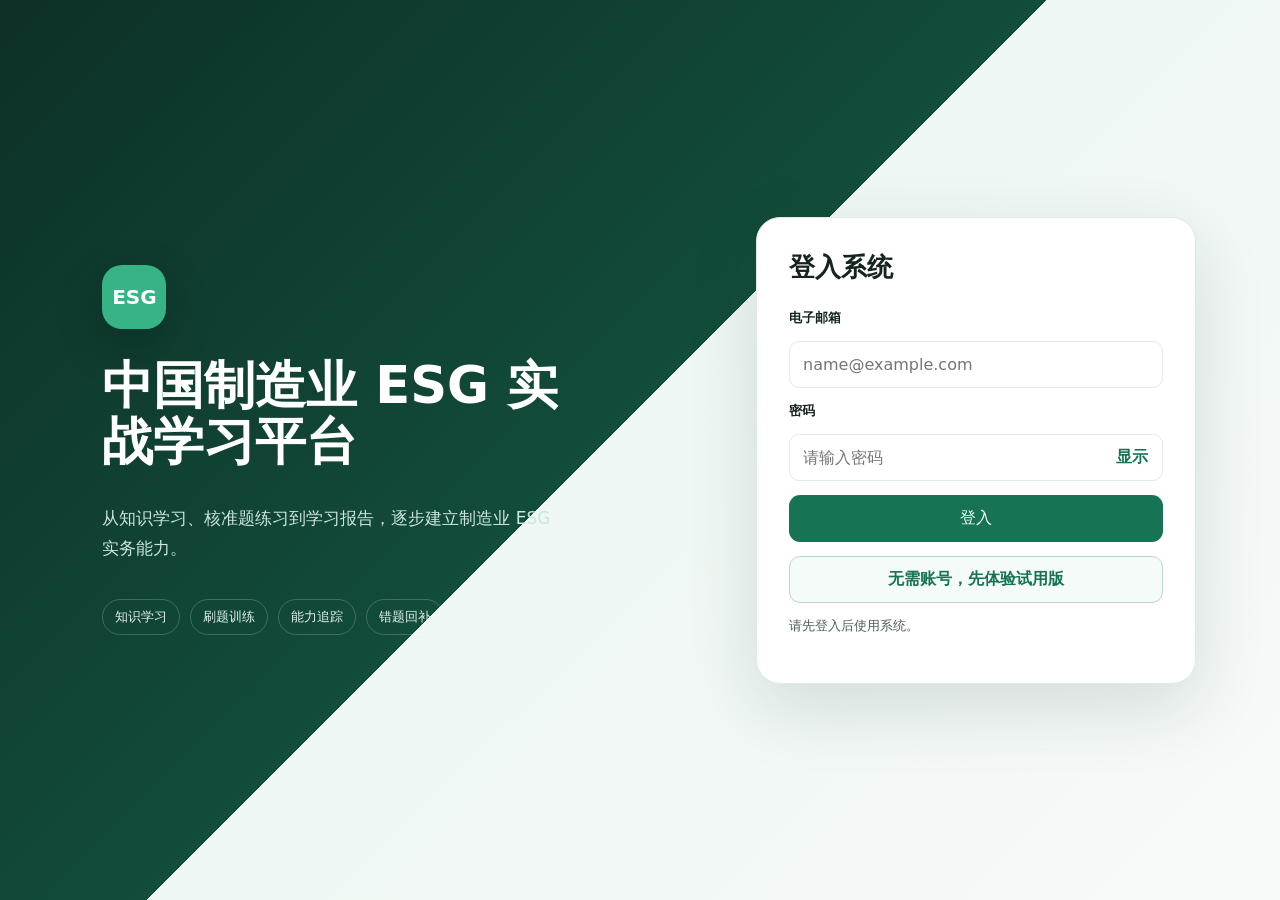
==== index.html @ 4a7e846a "feat: prepare Gate 3 staging validation" ====
<!doctype html><html lang="zh-CN"><head><meta charset="utf-8"><meta name="viewport" content="width=device-width,initial-scale=1,viewport-fit=cover"><title>System-ESG｜中国制造业 ESG 实战能力平台</title>
<meta name="referrer" content="no-referrer"><link rel="icon" href="assets/favicon.svg" type="image/svg+xml"><link rel="stylesheet" href="assets/styles.css"><meta http-equiv="Content-Security-Policy" content="default-src 'self'; script-src 'self'; style-src 'self' 'unsafe-inline'; connect-src 'self' https://*.supabase.co wss://*.supabase.co; img-src 'self' data:; font-src 'self'; object-src 'none'; base-uri 'self'; form-action 'self'; upgrade-insecure-requests"></head><body class="auth-pending"><div class="app"><aside class="side"><div class="brand"><div class="logo">EC</div><div><b>ESG & Carbon</b><small>V3.7 历届考题版</small></div></div><nav class="nav" id="nav">
<button class="active" data-view="dash" aria-current="page">🏠 <span class="lab">学习总览</span></button><button data-view="learn">📚 <span class="lab">知识学习</span></button><button data-view="practice">📝 <span class="lab">刷题训练</span></button><button data-view="past37">🗂️ <span class="lab">历届考题</span></button><button data-view="exam">⏱️ <span class="lab">模拟考试</span></button><button data-view="wrong">🔁 <span class="lab">错题回补</span></button><button data-view="ability">🎯 <span class="lab">学习报告</span></button><button data-view="sources">🏛️ <span class="lab">官方资料库</span></button><button data-view="engine">⚙️ <span class="lab">题库说明</span></button></nav></aside><main class="main"><div class="top"><div><h1 id="title">学习总览</h1><p id="desc">查看学习进度、练习成果与能力追踪。</p></div><span class="badge" id="trackBadge">全体系学习</span></div>
<section class="view active" id="dash"><div class="hero"><div><div class="k" style="color:#a8d8c8">V4.1.6 Gate 3 Revalidation Candidate</div><h2>中国制造业 ESG 实战学习平台</h2><p>通过核准题练习、个性化学习与错题回补，持续追踪实务能力。</p><button class="btn" style="margin-top:13px;background:#fff;color:#103b30" data-onclick="go('practice')">开始练习</button></div><div class="big" id="heroProg">0%</div></div><div class="grid g4 section"><div class="card metric"><div><div class="k">核心知识点</div><div class="num" id="mKp">300</div><small>10 大模块</small></div><div class="mi">🧩</div></div><div class="card metric"><div><div class="k">题库总量</div><div class="num" id="mQ">15</div><small>当前法域核准题</small></div><div class="mi">📝</div></div><div class="card metric"><div><div class="k">已完成题目</div><div class="num" id="mDone">0</div><small id="mAcc">正确率 0%</small></div><div class="mi">✅</div></div><div class="card metric"><div><div class="k">错题待补</div><div class="num" id="mWrong">0</div><small>自动收集</small></div><div class="mi">🎯</div></div></div><div class="section"><div class="head"><h3>10 大学习模块</h3><span>按模块逐步推进</span></div><div class="modules" id="moduleCards"></div></div></section>
<section class="view" id="learn"><div class="controls"><select class="sel" id="learnModule"></select><input class="search" id="learnSearch" placeholder="搜索知识点、关键词"><button class="btn soft" data-onclick="renderLearnList()">筛选</button></div><div class="section kp-list" id="kpList"></div><div class="section hidden" id="kpDetail"></div></section>
<section class="view" id="practice"><div class="controls"><select class="sel" id="pModule"></select><select class="sel" id="pLevel"><option value="">全部难度</option><option>L1</option><option>L2</option><option>L3</option><option>L4</option></select><select class="sel" id="pType"><option value="">全部题型</option><option>单选</option><option>判断</option><option>计算</option><option>情境</option><option>实务</option></select><select class="sel" id="pOrigin"><option value="">全部来源</option><option value="D">D 官方衍生</option><option value="S">S 模拟题</option><option value="C">C 案例题</option></select><button class="btn primary" data-onclick="startPractice()">开始/重新抽题</button></div><div class="card section" id="practiceCard"><div class="empty">请选择条件并开始刷题。</div></div></section>
<section class="view" id="past37"><div class="controls past-controls37"><select class="sel" id="pastYear37"><option value="">全部年度</option></select><select class="sel" id="pastTopic37"><option value="">全部主题</option></select><button class="btn soft" id="pastReset37">重置本区进度</button></div><div class="grid g3 section"><div class="card center"><div class="k">已复习</div><div class="examnum" id="pastDone37">0 / 12</div></div><div class="card center"><div class="k">答题正确率</div><div class="examnum" id="pastAccuracy37">0%</div></div><div class="card center"><div class="k">待强化主题</div><div class="examnum past-weak37" id="pastWeak37">尚未作答</div></div></div><div class="past-notice37 section"><b>题库说明</b><span>依公开考纲与历届高频考点重构，用于训练命题重点与观念；不复制或冒充官方原题。</span></div><div class="past-layout37 section"><aside class="past-list37" id="pastList37"></aside><article class="card past-card37" id="pastCard37"></article></div></section>
<section class="view" id="exam"><div id="examSetup"><div class="note exam-availability41" id="examAvailability41"><b>当前中国法域可组卷：10 道核准题</b><br>20／50／100 题模式均超过可用题量，暂不开放；系统不会重复题目或以待审题补足。</div><div class="examsetup"><div class="card center"><div class="k">快速测验</div><div class="examnum">20</div><small>20 分钟</small><p><button class="btn primary" data-onclick="startExam(20,20)" disabled aria-disabled="true">开始</button></p><small class="exam-gate41 blocked">题量不足，需 20 题</small></div><div class="card center"><div class="k">标准模拟</div><div class="examnum">50</div><small>60 分钟</small><p><button class="btn primary" data-onclick="startExam(50,60)" disabled aria-disabled="true">开始</button></p><small class="exam-gate41 blocked">题量不足，需 50 题</small></div><div class="card center"><div class="k">完整模拟</div><div class="examnum">100</div><small>120 分钟</small><p><button class="btn primary" data-onclick="startExam(100,120)" disabled aria-disabled="true">开始</button></p><small class="exam-gate41 blocked">题量不足，需 100 题</small></div></div><div class="card section"><div class="head"><h3>组卷原则</h3><span>只使用当前法域核准题</span></div><p>系统按实际核准题池组卷，不显示即时答案；题量不足时停用对应模式，不重复抽题，也不使用待审题补足。</p></div></div><div id="examRun" class="hidden"></div><div id="examResult" class="hidden"></div></section>
<section class="view" id="wrong"><div class="grid g3"><div class="card center"><div class="k">当前错题</div><div class="examnum" id="wCount">0</div></div><div class="card center"><div class="k">覆盖考点</div><div class="examnum" id="wKp">0</div></div><div class="card center"><div class="k">补强模式</div><div style="margin-top:14px"><button class="btn primary" data-onclick="practiceWrong()">只刷错题</button></div></div></div><div class="card section" id="wrongList"></div></section>
<section class="view" id="ability"><div class="card"><div class="head"><h3>学习报告</h3><span>依据核准题真实作答动态计算</span></div><div id="abilityList"></div></div></section>
<section class="view" id="sources"><div class="grid g2" id="sourceCards"></div><div class="card section"><div class="head"><h3>资料使用规则</h3><span>避免“AI凭空出题”</span></div><p>每个知识点都绑定来源体系；题目以官方公开资料、标准框架和制造业实务进行摘要与衍生。ISO等付费标准不复制受版权保护的全文，仅使用公开范围与通用专业知识进行学习设计。</p></div></section>
<section class="view" id="engine"><div class="card"><div class="head"><h3>内容生产线</h3><span>系统底层逻辑</span></div><div style="display:grid;grid-template-columns:repeat(4,1fr);gap:9px" id="flow"><div class="note">① 官方/权威来源</div><div class="note">② 原子知识</div><div class="note">③ 核心考点</div><div class="note">④ 四层题型</div><div class="note">⑤ 候选题</div><div class="note">⑥ 答案验证</div><div class="note">⑦ 来源追溯</div><div class="note">⑧ 正式入库</div></div></div><div class="grid g2 section"><div class="card"><h3>题目标记</h3><p><span class="pill o">O 官方原题</span> 当前未冒充收录</p><p><span class="pill d">D 官方内容衍生</span> 以标准/官方资料为依据</p><p><span class="pill s">S 模拟题</span> 用于能力检验</p><p><span class="pill c">C 制造业案例</span> 强调实务判断</p></div><div class="card"><h3>当前题库规模</h3><div class="examnum" id="engineQCount">4,800</div><p><span id="engineKpCount">300</span> 个核心知识点 × 每点 16 道结构化题，覆盖 L1–L4、单选/判断/计算/情境/实务及 D/S/C 来源类型。所有数量由实际题库动态计算。</p></div></div></section>
</main></div><div class="toast" id="toast"></div>
<script src="assets/supabase.js"></script><script src="assets/runtime-config.js"></script><script src="assets/app-core-v41.js?v=4.1.6"></script><script src="assets/feedback.js?v=4.1.6"></script><script src="assets/simplify-v35.js?v=4.1.6"></script><script src="assets/account-admin-v36.js?v=4.1.6"></script><script src="assets/past-exams-v37.js?v=4.1.6"></script><script src="assets/mobile-v38.js?v=4.1.6"></script><script src="assets/venture-v39.js?v=4.1.6"></script><script src="assets/sync-v40.js?v=4.1.6"></script><script src="assets/gate1-v41.js?v=4.1.6"></script><script src="assets/gate2-v415.js?v=4.1.6"></script><script src="assets/gate3-v416.js?v=4.1.6"></script></body></html>
---- assets/styles.css ----
:root{--bg:#f4f7f7;--panel:#fff;--text:#15241f;--muted:#6d7b76;--line:#e2eae7;--pri:#167455;--pri2:#e2f4ed;--dark:#103b30;--warn:#b8750a;--bad:#b44343;--blue:#315f9d;--shadow:0 10px 30px rgba(20,50,40,.08);--r:18px}*{box-sizing:border-box}body{margin:0;background:var(--bg);color:var(--text);font-family:Inter,"PingFang SC","Microsoft YaHei",system-ui,sans-serif}button,select,input{font:inherit}.app{display:grid;grid-template-columns:245px 1fr;min-height:100vh}.side{background:linear-gradient(180deg,#103b30,#0c2e26);color:#fff;padding:18px 14px;position:sticky;top:0;height:100vh;overflow:auto}.brand{display:flex;gap:11px;align-items:center;padding:4px 8px 20px}.logo{width:44px;height:44px;border-radius:14px;background:#36b486;display:grid;place-items:center;font-weight:900}.brand b{font-size:15px}.brand small{display:block;color:#a8ccc0;margin-top:3px}.nav{display:grid;gap:6px}.nav button{border:0;background:transparent;color:#d8ebe5;border-radius:11px;padding:11px 12px;text-align:left;cursor:pointer}.nav button.active,.nav button:hover{background:rgba(255,255,255,.11);color:#fff}.main{padding:24px 28px 40px;min-width:0}.top{display:flex;justify-content:space-between;gap:16px;align-items:center;margin-bottom:20px}.top h1{font-size:24px;margin:0 0 4px}.top p{margin:0;color:var(--muted);font-size:13px}.badge{background:var(--panel);border:1px solid var(--line);padding:8px 11px;border-radius:999px;font-size:12px;color:var(--muted)}.view{display:none}.view.active{display:block}.grid{display:grid;gap:14px}.g4{grid-template-columns:repeat(4,1fr)}.g3{grid-template-columns:repeat(3,1fr)}.g2{grid-template-columns:repeat(2,1fr)}.card{background:var(--panel);border:1px solid var(--line);border-radius:var(--r);box-shadow:var(--shadow);padding:17px}.hero{background:linear-gradient(135deg,#103b30,#167455);color:#fff;border-radius:23px;padding:23px;display:flex;justify-content:space-between;gap:20px;align-items:center}.hero h2{margin:5px 0 7px;font-size:25px}.hero p{margin:0;color:#d8eee7;line-height:1.6}.hero .big{font-size:42px;font-weight:900;white-space:nowrap}.k{font-size:11px;font-weight:800;color:var(--muted);letter-spacing:.05em;text-transform:uppercase}.num{font-size:29px;font-weight:900;margin-top:5px}.metric{display:flex;justify-content:space-between;gap:10px}.mi{font-size:24px;width:46px;height:46px;background:var(--pri2);border-radius:14px;display:grid;place-items:center}.section{margin-top:16px}.head{display:flex;justify-content:space-between;align-items:end;gap:12px;margin-bottom:10px}.head h3{margin:0;font-size:17px}.head span{font-size:12px;color:var(--muted)}.modules{display:grid;grid-template-columns:repeat(2,1fr);gap:13px}.module{cursor:pointer;transition:.18s}.module:hover{transform:translateY(-2px)}.mrow{display:flex;justify-content:space-between;gap:10px}.micon{font-size:29px}.bar{height:8px;background:#edf2f0;border-radius:99px;overflow:hidden}.bar i{display:block;height:100%;background:var(--pri);border-radius:99px}.pill{display:inline-block;padding:4px 7px;border-radius:999px;font-size:11px;background:#eef3f1;color:#51615b}.pill.o{background:#e4f4eb;color:#177351}.pill.d{background:#e8f0fb;color:#315f9d}.pill.s{background:#fff0da;color:#9a6205}.pill.c{background:#f0e9fa;color:#6b479f}.btn{border:0;border-radius:11px;padding:10px 14px;cursor:pointer}.primary{background:var(--pri);color:#fff}.soft{background:var(--pri2);color:var(--dark)}.danger{background:#fae9e9;color:#9b3434}.controls{display:flex;gap:8px;flex-wrap:wrap}.sel,.search{border:1px solid var(--line);background:#fff;border-radius:10px;padding:9px 10px}.search{min-width:260px}.kp-list{display:grid;grid-template-columns:repeat(3,1fr);gap:12px}.kp{cursor:pointer;min-height:160px}.kp h4{margin:8px 0}.kp p{font-size:12.5px;color:var(--muted);line-height:1.55}.kp .foot{display:flex;justify-content:space-between;align-items:center;margin-top:10px}.learn-detail{display:grid;grid-template-columns:1.15fr .85fr;gap:14px}.note{background:#f4f8f6;border-radius:14px;padding:13px;line-height:1.6}.tags{display:flex;gap:6px;flex-wrap:wrap}.q{font-size:18px;line-height:1.65;margin:14px 0}.opts{display:grid;gap:9px}.opt{padding:12px 13px;border:1px solid var(--line);border-radius:12px;cursor:pointer;background:#fff}.opt:hover{border-color:#9fcbbc}.opt.chosen{border-color:var(--pri);background:#f0faf6}.opt.good{border-color:#54a881;background:#ebf8f2}.opt.bad{border-color:#c86b6b;background:#fff0f0}.answer{display:none;margin-top:13px;background:#f4f8f6;border-left:4px solid var(--pri);padding:13px;border-radius:12px;line-height:1.55}.qnav{display:flex;justify-content:space-between;align-items:center;margin-top:14px}.table{width:100%;border-collapse:collapse;font-size:12.5px}.table th,.table td{padding:10px;border-bottom:1px solid var(--line);text-align:left}.table th{color:var(--muted)}.examsetup{display:grid;grid-template-columns:repeat(3,1fr);gap:12px}.center{text-align:center}.examnum{font-size:38px;font-weight:900;color:var(--pri)}.timer{font-weight:900;font-variant-numeric:tabular-nums}.hidden{display:none!important}.resultHero{padding:22px;text-align:center}.score{font-size:58px;font-weight:900;color:var(--pri)}.wrongrow{border-bottom:1px solid var(--line);padding:12px 0}.src a{color:var(--pri);text-decoration:none}.src a:hover{text-decoration:underline}.empty{text-align:center;color:var(--muted);padding:30px}.toast{position:fixed;right:22px;bottom:22px;background:#173f33;color:#fff;padding:11px 14px;border-radius:11px;opacity:0;transform:translateY(8px);transition:.2s;pointer-events:none}.toast.show{opacity:1;transform:translateY(0)}
@media(max-width:1050px){.app{grid-template-columns:78px 1fr}.brand div:last-child,.nav .lab{display:none}.nav button{text-align:center}.g4{grid-template-columns:repeat(2,1fr)}.kp-list{grid-template-columns:repeat(2,1fr)}}@media(max-width:760px){.app{display:block}.side{height:auto;position:static}.brand{display:none}.nav{grid-auto-flow:column;grid-auto-columns:max-content;overflow:auto}.main{padding:16px}.g4,.g3,.g2,.modules,.kp-list,.learn-detail,.examsetup{grid-template-columns:1fr}.top{align-items:flex-start}.hero{align-items:flex-start;flex-direction:column}.search{min-width:100%;width:100%}}
.feedback-layout{align-items:start}.feedback-field{display:block;width:100%;margin:8px 0 16px}.feedback-textarea{display:block;width:100%;min-height:180px;margin:8px 0;resize:vertical}.feedback-status{min-height:24px}.feedback-status.success{color:#16734a}.feedback-status.error{color:#a12d2d}.feedback-row{border:1px solid var(--line);border-radius:14px;padding:16px;margin:12px 0;background:#fff}.feedback-body{white-space:pre-wrap;overflow-wrap:anywhere}.feedback-review-controls{display:grid;grid-template-columns:minmax(140px,180px) 1fr auto;gap:10px;align-items:start;margin-top:12px}.feedback-review-controls textarea{min-height:72px;resize:vertical}@media(max-width:760px){.feedback-review-controls{grid-template-columns:1fr}}

/* V3.5 simplified entry: the learning system stays hidden until Auth resolves. */
.login-gate35[hidden]{display:none}
.trial-entry35{display:block;text-align:center;padding:12px;border:1px solid #b8d8cc;border-radius:11px;color:var(--pri);text-decoration:none;font-weight:800;background:#f5fbf8}.trial-entry35:hover{background:var(--pri2)}
.account-create36{display:grid;grid-template-columns:1.2fr 1fr 1fr .8fr auto;gap:8px;align-items:center}.account-create36 .search{min-width:0;width:100%}.table-scroll36{overflow:auto}.account-table36{min-width:850px}.mfa-modal36{position:fixed;inset:0;z-index:1000;background:rgba(7,35,28,.72);display:grid;place-items:center;padding:20px}.mfa-modal36[hidden]{display:none}.mfa-card36{position:relative;width:min(460px,100%);background:#fff;border-radius:22px;padding:28px;box-shadow:0 24px 80px rgba(0,0,0,.3)}.mfa-card36 img{display:block;width:210px;height:210px;margin:16px auto}.mfa-card36 code{display:block;overflow-wrap:anywhere;text-align:center}.mfa-close36{position:absolute;right:16px;top:12px;border:0;background:none;font-size:28px;cursor:pointer}.mfa-card36 .search{width:100%;min-width:0}@media(max-width:1000px){.account-create36{grid-template-columns:1fr 1fr}.account-create36 .btn{grid-column:1/-1}}@media(max-width:620px){.account-create36{grid-template-columns:1fr}}
body.auth-pending .app,body.auth-required .app{display:none}.login-gate35{min-height:100vh;display:grid;grid-template-columns:minmax(300px,1.05fr) minmax(360px,.95fr);background:linear-gradient(135deg,#0d3027 0%,#124c3b 48%,#eef7f3 48%,#f7faf9 100%)}.login-story35{color:#fff;padding:clamp(42px,8vw,110px);display:flex;flex-direction:column;justify-content:center}.login-mark35{width:64px;height:64px;border-radius:20px;background:#36b486;display:grid;place-items:center;font-size:20px;font-weight:900;box-shadow:0 18px 48px rgba(0,0,0,.2)}.login-story35 h1{font-size:clamp(34px,4vw,56px);line-height:1.1;margin:28px 0 16px}.login-story35 p{max-width:620px;color:#cce6dd;font-size:17px;line-height:1.8}.login-points35{display:flex;gap:10px;flex-wrap:wrap;margin-top:18px}.login-points35 span{padding:8px 12px;border:1px solid rgba(255,255,255,.2);border-radius:999px;color:#e0f1eb;font-size:13px}.login-panel35{display:flex;align-items:center;justify-content:center;padding:32px}.login-card35{width:min(440px,100%);background:#fff;border:1px solid #dfe9e5;border-radius:24px;padding:32px;box-shadow:0 24px 70px rgba(24,58,47,.14)}.login-card35 h2{margin:0 0 8px;font-size:26px}.login-card35>p{color:var(--muted);line-height:1.6}.login-form35{display:grid;gap:14px;margin-top:24px}.login-form35 label{font-size:13px;font-weight:800}.login-form35 .search{width:100%;min-width:0;padding:13px}.login-form35 .btn{padding:13px}.login-help35{border:0;background:none;color:var(--pri);padding:4px;cursor:pointer;text-align:left}.login-status35{min-height:22px;color:var(--muted);font-size:13px;line-height:1.5}.login-status35.error{color:var(--bad)}.login-status35.success{color:var(--pri)}.login-foot35{margin-top:24px!important;font-size:12px!important}.top-actions35{display:flex;gap:9px;align-items:center;flex-wrap:wrap;justify-content:flex-end}.top-user35{font-size:12px;color:var(--muted);max-width:220px;overflow:hidden;text-overflow:ellipsis}.admin-entry35[hidden]{display:none}.backend35 .card:first-child{display:none}@media(max-width:820px){.login-gate35{grid-template-columns:1fr;background:linear-gradient(160deg,#0d3027 0,#124c3b 36%,#f4f8f6 36%)}.login-story35{padding:36px 24px 70px}.login-story35 h1{font-size:34px}.login-panel35{padding:0 18px 36px;margin-top:-40px}.login-card35{padding:25px}.top-actions35 .top-user35{display:none}}
/* V3.7 AI-guided past-exam area */
.past-weak37{font-size:22px}.past-notice37{display:flex;gap:10px;align-items:flex-start;background:#fff8e8;border:1px solid #ecd8a9;border-radius:14px;padding:13px 16px;font-size:13px;line-height:1.6}.past-notice37 b{color:#8a6716;white-space:nowrap}.past-notice37 span{color:#6d6249}.past-layout37{display:grid;grid-template-columns:280px minmax(0,1fr);gap:16px}.past-list37{display:grid;gap:9px;align-content:start}.past-item37{position:relative;border:1px solid var(--line);background:#fff;border-radius:14px;padding:14px;text-align:left;color:var(--text);cursor:pointer}.past-item37 span,.past-item37 small{display:block;color:var(--muted);font-size:10px}.past-item37 b{display:block;margin:5px 0}.past-item37.active,.past-item37:hover{border-color:#8dc6b1;background:var(--pri2)}.past-item37.done:after{content:'已复习';position:absolute;right:12px;top:12px;color:var(--pri);font-size:10px}.past-card37{min-height:590px}.past-card37 h2{font-size:22px;line-height:1.65;margin:24px 0 18px}.past-meta37{display:flex;justify-content:space-between;gap:12px;font-size:12px;color:var(--muted)}.past-meta37 span{color:var(--pri);font-weight:900}.ai-guide37{display:flex;gap:13px;background:linear-gradient(135deg,#edf8f4,#f7fbf9);border:1px solid #cfe9df;border-radius:16px;padding:16px;margin-top:18px}.ai-avatar37{flex:0 0 38px;height:38px;border-radius:12px;background:var(--pri);color:#fff;display:grid;place-items:center;font-size:12px;font-weight:900}.ai-guide37 p{margin:5px 0;color:#3f5a51;line-height:1.6}.ai-guide37 ol{margin:12px 0 0;padding:0;list-style:none;display:grid;gap:7px}.ai-guide37 li{background:#fff;border-radius:10px;padding:9px 10px;font-size:13px;color:#4c625a}.ai-guide37 li b{color:var(--pri);margin-right:8px}.ai-guide37 button{border:0;background:none;color:var(--pri);padding:8px 0 0;font-weight:900;cursor:pointer}.past-options37 button{width:100%;font:inherit}.ai-review37{margin-top:18px;background:#f6f8f7;border-radius:16px;padding:17px}.ai-review-title37{display:flex;gap:10px;align-items:center;margin-bottom:14px}.ai-review37 dl{margin:0;display:grid;gap:10px}.ai-review37 dl div{display:grid;grid-template-columns:90px 1fr;gap:12px;border-top:1px solid var(--line);padding-top:10px}.ai-review37 dt{font-weight:900;color:var(--pri)}.ai-review37 dd{margin:0;line-height:1.65;color:#496159}.past-actions37{margin-top:22px}@media(max-width:1050px){.past-layout37{grid-template-columns:1fr}.past-list37{grid-template-columns:repeat(3,1fr)}}@media(max-width:760px){.past-notice37{display:block}.past-notice37 b{display:block;margin-bottom:4px}.past-list37{display:flex;overflow:auto}.past-item37{min-width:155px}.past-card37{min-height:0}.ai-review37 dl div{grid-template-columns:1fr;gap:4px}.past-controls37 .sel,.past-controls37 .btn{width:100%}}

/* V3.8 mobile navigation, touch targets and resumable exam */
.mobile-nav38,.mobile-more38{display:none}.mobile-more38[hidden]{display:none!important}.password-wrap38{position:relative}.password-wrap38 .search{padding-right:62px}.password-toggle38{position:absolute;right:7px;top:50%;transform:translateY(-50%);border:0;background:transparent;color:var(--pri);font-weight:800;cursor:pointer;padding:8px}.exam-resume38{display:flex;justify-content:space-between;align-items:center;gap:16px;margin-bottom:14px;border-color:#9fcbbc;background:#f0faf6}.exam-resume38 span{display:block;color:var(--pri);font-size:12px;font-weight:900;margin-bottom:5px}.exam-resume38 b{display:block}.exam-resume38>div:last-child{display:flex;gap:8px;flex-shrink:0}
@media(max-width:760px){
  .side{display:none!important}.app{display:block}.main{padding:14px 12px calc(94px + env(safe-area-inset-bottom))}.top{margin-bottom:14px;gap:8px}.top h1{font-size:21px}.top p{font-size:12px}.top-actions35{gap:6px}.top-actions35 .btn{padding:9px 10px}.hero{border-radius:18px;padding:20px}.hero h2{font-size:23px}.hero .big{font-size:34px}.card{border-radius:15px;padding:14px}.controls{display:grid;grid-template-columns:1fr 1fr}.controls .sel,.controls .search,.controls .btn{width:100%;min-width:0}.controls .btn:last-child:nth-child(odd){grid-column:1/-1}.q{font-size:17px}.opt{min-height:48px;display:flex!important;align-items:center}.search{font-size:16px}.exam-resume38{align-items:flex-start;flex-direction:column}.exam-resume38>div:last-child{width:100%}.exam-resume38 .btn{flex:1}.mobile-nav38{position:fixed;z-index:900;left:0;right:0;bottom:0;display:grid;grid-template-columns:repeat(5,1fr);height:calc(68px + env(safe-area-inset-bottom));padding:5px 6px env(safe-area-inset-bottom);background:rgba(255,255,255,.97);border-top:1px solid var(--line);box-shadow:0 -8px 30px rgba(16,58,46,.12);backdrop-filter:blur(12px)}.mobile-nav38 button{min-width:0;min-height:56px;border:0;border-radius:11px;background:transparent;color:#66756f;display:grid;place-items:center;align-content:center;gap:2px;cursor:pointer}.mobile-nav38 button span{font-size:20px;line-height:1}.mobile-nav38 button b{font-size:10px;white-space:nowrap}.mobile-nav38 button.active{background:var(--pri2);color:var(--pri)}body.auth-pending .mobile-nav38,body.auth-required .mobile-nav38{display:none}.mobile-more38{position:fixed;z-index:950;inset:0;display:grid;align-items:end}.mobile-more-backdrop38{position:absolute;inset:0;border:0;background:rgba(6,30,24,.52)}.mobile-more38 section{position:relative;background:#fff;border-radius:22px 22px 0 0;padding:18px 16px calc(20px + env(safe-area-inset-bottom));display:grid;gap:8px;box-shadow:0 -18px 60px rgba(10,40,32,.22)}.mobile-more38 section>div{display:flex;justify-content:space-between;align-items:center;margin-bottom:5px}.mobile-more38 section>div>b{font-size:18px}.mobile-more38 section>div button{border:0;background:transparent;font-size:28px}.mobile-more38 section>button{min-height:48px;border:1px solid var(--line);border-radius:12px;background:#fff;text-align:left;padding:12px 14px;color:var(--text);font-weight:800}.mobile-more38 small{color:var(--muted);text-align:center;margin-top:5px}#practiceCard .qnav,#examRun .qnav,.past-card37 .past-actions37{position:sticky;z-index:20;bottom:calc(68px + env(safe-area-inset-bottom));margin:18px -14px -14px;padding:10px 14px;background:rgba(255,255,255,.97);border-top:1px solid var(--line);box-shadow:0 -5px 18px rgba(18,55,44,.08);backdrop-filter:blur(10px)}#examRun .qnav{display:grid;grid-template-columns:1fr 1fr 1fr;gap:7px}#examRun .qnav .btn{width:100%;padding:11px 7px}.past-card37 .past-actions37>div{display:flex;gap:7px}.past-card37 .past-actions37 .btn{padding:10px}.toast{bottom:calc(80px + env(safe-area-inset-bottom));left:14px;right:14px;text-align:center}.login-panel35{padding-bottom:calc(36px + env(safe-area-inset-bottom))}
}

/* V3.9 positioning, competency and market validation */
.audience39{display:flex;gap:8px;flex-wrap:wrap;margin-bottom:14px}.audience39 span{background:#e8f5f0;color:#155f49;border:1px solid #c8e5da;border-radius:999px;padding:7px 10px;font-size:12px;font-weight:700}.journey39{display:grid;grid-template-columns:repeat(5,1fr);gap:10px}.journey39 button{border:1px solid var(--line);border-radius:14px;background:#fff;padding:14px;text-align:left;cursor:pointer;color:var(--text)}.journey39 button:hover{border-color:#8fc7b3;transform:translateY(-1px)}.journey39 i{display:block;color:var(--pri);font-style:normal;font-size:11px;font-weight:900}.journey39 b,.journey39 small{display:block}.journey39 b{margin:5px 0}.journey39 small{color:var(--muted)}.scenario-grid39{display:grid;grid-template-columns:repeat(3,1fr);gap:10px;margin-top:12px}.scenario-grid39 article{background:#173f33;color:#fff;border-radius:14px;padding:14px}.scenario-grid39 b,.scenario-grid39 span{display:block}.scenario-grid39 span{color:#cfe5dd;font-size:12px;margin-top:6px}.trust39{display:flex;justify-content:space-between;align-items:center;gap:18px}.trust39 h3,.trust39 p{margin:5px 0}.trust39 p{color:var(--muted);font-size:13px}.trust-metrics39{display:flex;gap:8px;flex-wrap:wrap;justify-content:flex-end}.trust-metrics39 span{background:#f1f7f4;border-radius:12px;padding:10px 12px;font-size:11px;color:var(--muted)}.trust-metrics39 b{display:block;color:var(--pri);font-size:16px}.competency-grid39{display:grid;grid-template-columns:repeat(3,1fr);gap:12px}.competency-grid39>div{background:#f7faf9;border:1px solid var(--line);border-radius:13px;padding:12px}.competency-grid39 span,.competency-grid39 small{display:block}.competency-grid39 b{font-size:24px}.competency-grid39 small{color:var(--muted);margin-top:6px}.recommendation39{background:#e8f5f0;border-left:4px solid var(--pri);padding:12px;border-radius:10px;margin:14px 0 0}.pilot39{display:grid;grid-template-columns:1fr 1fr;gap:20px;background:linear-gradient(135deg,#fff,#f0f8f5)}.pilot-copy39 h3{font-size:21px;margin:7px 0}.pilot-copy39 p{color:var(--muted);line-height:1.6}.tier39{display:grid;gap:7px}.tier39 span{border:1px solid var(--line);border-radius:12px;padding:10px;background:#fff;font-weight:800}.tier39 small{color:var(--muted);font-weight:400}.tier39 .focus{border-color:#7bbca5;background:#e8f5f0}.pilot39 form{display:grid;grid-template-columns:1fr 1fr;gap:10px}.pilot39 label{font-size:12px;font-weight:800}.pilot39 label .sel,.pilot39 label .search{display:block;width:100%;margin-top:5px}.pilot39 .pilot-consent39,.pilot39 form>button,.pilot39 form>p{grid-column:1/-1}.pilot-consent39{font-weight:400!important;color:var(--muted);line-height:1.5}.analytics-consent39{position:fixed;z-index:1200;left:20px;right:20px;bottom:20px;display:flex;justify-content:space-between;align-items:center;gap:14px;background:#fff;border:1px solid var(--line);border-radius:16px;box-shadow:0 18px 60px rgba(8,40,30,.22);padding:14px 16px}.analytics-consent39 b,.analytics-consent39 span{display:block}.analytics-consent39 span{font-size:12px;color:var(--muted);margin-top:4px}.analytics-consent39>div:last-child{display:flex;gap:8px;flex-shrink:0}.nav .advanced39{margin-top:12px;border-top:1px solid rgba(255,255,255,.12);border-radius:0;padding-top:17px}.metric-grid39{display:grid;grid-template-columns:repeat(4,1fr);gap:10px}.metric-grid39 article{background:#f4f8f6;border-radius:12px;padding:12px}.metric-grid39 span,.metric-grid39 b{display:block}.metric-grid39 span{font-size:11px;color:var(--muted)}.metric-grid39 b{font-size:22px;margin-top:5px}
@media(max-width:760px){.journey39{grid-template-columns:1fr 1fr}.journey39 button:last-child{grid-column:1/-1}.scenario-grid39,.competency-grid39{grid-template-columns:1fr}.trust39,.pilot39{display:block}.trust-metrics39{justify-content:flex-start;margin-top:12px}.pilot39 form{grid-template-columns:1fr;margin-top:18px}.pilot39 .pilot-consent39,.pilot39 form>button,.pilot39 form>p{grid-column:auto}.analytics-consent39{left:10px;right:10px;bottom:calc(78px + env(safe-area-inset-bottom));display:block}.analytics-consent39>div:last-child{margin-top:10px}.analytics-consent39 .btn{flex:1}.metric-grid39{grid-template-columns:1fr 1fr}}
.sync-status40{display:inline-flex;align-items:center;gap:5px;border-radius:999px;padding:7px 9px;font-size:11px;font-weight:800;background:#eef3f1;color:#53635d}.sync-status40:before{content:'';width:7px;height:7px;border-radius:50%;background:#8b9994}.sync-status40.ok{background:#e3f5ed;color:#116d4d}.sync-status40.ok:before{background:#25a370}.sync-status40.pending{background:#fff3d9;color:#8a5a05}.sync-status40.pending:before{background:#d99a24}.sync-status40.offline,.sync-status40.error{background:#fae9e9;color:#963d3d}.sync-status40.offline:before,.sync-status40.error:before{background:#c65252}@media(max-width:760px){.sync-status40{padding:7px;font-size:0}.sync-status40:before{width:9px;height:9px}}
@media(max-width:420px){.controls{grid-template-columns:1fr}.controls .btn:last-child:nth-child(odd){grid-column:auto}.top-actions35 #logout35{font-size:0}.top-actions35 #logout35:after{content:'退出';font-size:12px}.past-card37 h2{font-size:19px}.qnav{gap:7px}.qnav .btn{padding:10px}}

/* V4.1.5 Gate 2 product, responsive and accessibility remediation */
:where(button,a,input,select,textarea):focus-visible{outline:3px solid #f2b94b;outline-offset:3px}
.module{width:100%;font:inherit;color:inherit;text-align:left}.module p{color:var(--muted);font-size:12.5px;line-height:1.5}.filter-count415{display:flex;align-items:center;padding:8px 10px;border-radius:10px;background:#eef6f2;color:var(--pri);font-size:12px;font-weight:800}.source-trust415{display:flex;gap:8px;align-items:flex-start;margin-top:12px;padding:10px 12px;border:1px solid #cfe4dc;border-radius:11px;background:#f2f9f6;font-size:12px}.source-trust415 b{white-space:nowrap;color:var(--pri)}.approved-only415{display:flex;align-items:center;gap:6px;padding:9px 10px;border:1px solid var(--line);border-radius:10px;background:#fff;font-size:13px;font-weight:800}.learn-modules415{display:grid;gap:13px}.learn-recommendation415{display:flex;gap:9px;align-items:center;padding:12px 14px;border-left:4px solid var(--pri);border-radius:12px;background:#eef7f3}.learn-recommendation415 span{color:var(--muted);font-size:12px}.learn-module415{border:1px solid var(--line);border-radius:16px;background:#fff;overflow:hidden}.learn-module-summary415{width:100%;display:flex;justify-content:space-between;gap:18px;align-items:center;border:0;background:#fff;padding:16px;text-align:left;color:var(--text);cursor:pointer}.learn-module-summary415:hover{background:#f6faf8}.learn-module-summary415>span{display:block}.learn-module-summary415>span:first-child{display:grid;grid-template-columns:auto 1fr;column-gap:10px;align-items:center}.learn-module-summary415 i{grid-row:1/3;font-style:normal;font-size:27px}.learn-module-summary415 b,.learn-module-summary415 small{display:block}.learn-module-summary415 small{color:var(--muted);margin-top:4px}.learn-module-summary415>span:last-child{text-align:right;color:var(--muted);font-size:12px}.learn-module-summary415 strong{color:var(--pri);font-size:22px}.learn-kp-grid415{display:grid;grid-template-columns:repeat(2,minmax(0,1fr));gap:10px;padding:0 14px 14px}.learn-kp-grid415 .kp{width:100%;font:inherit;color:inherit;text-align:left}.learn-kp-grid415 .kp[hidden],.learn-kp-grid415[hidden]{display:none}.learn-pagination415{display:flex;align-items:center;justify-content:center;gap:12px}.learn-pagination415 span{font-size:12px;color:var(--muted)}.report-empty415{max-width:680px}.report-empty415 p{color:var(--muted);line-height:1.7}.report-row415{margin:16px 0}.report-row415 small{color:var(--muted)}button:disabled{cursor:not-allowed;opacity:.5}[aria-current="page"]{box-shadow:inset 3px 0 var(--pri)}
@media(max-width:760px){.learn-kp-grid415{grid-template-columns:1fr}.learn-module-summary415{align-items:flex-start}.learn-module-summary415>span:last-child{min-width:88px}.filter-count415{grid-column:1/-1}.top-actions35 #privacyTop41,.top-actions35 #adminEntry35{display:none}.top-actions35{flex-wrap:nowrap}.top-actions35 .sync-status40{flex:0 0 auto}.top-actions35 #logout35{flex:0 0 auto}.source-trust415{display:block}.source-trust415 b{display:block;margin-bottom:4px}}
@media(max-width:390px){.main{padding-left:10px;padding-right:10px}.top{align-items:center}.top>div:first-child{min-width:0}.top p{display:none}.top-actions35 .btn{padding:8px}.learn-module-summary415{display:block}.learn-module-summary415>span:last-child{text-align:left;margin:10px 0 0 37px}.controls{grid-template-columns:1fr}.filter-count415{grid-column:auto}}
/* Programmatic labels that remain available to assistive technology. */
.sr-only{position:absolute!important;width:1px!important;height:1px!important;padding:0!important;margin:-1px!important;overflow:hidden!important;clip:rect(0,0,0,0)!important;white-space:nowrap!important;border:0!important}
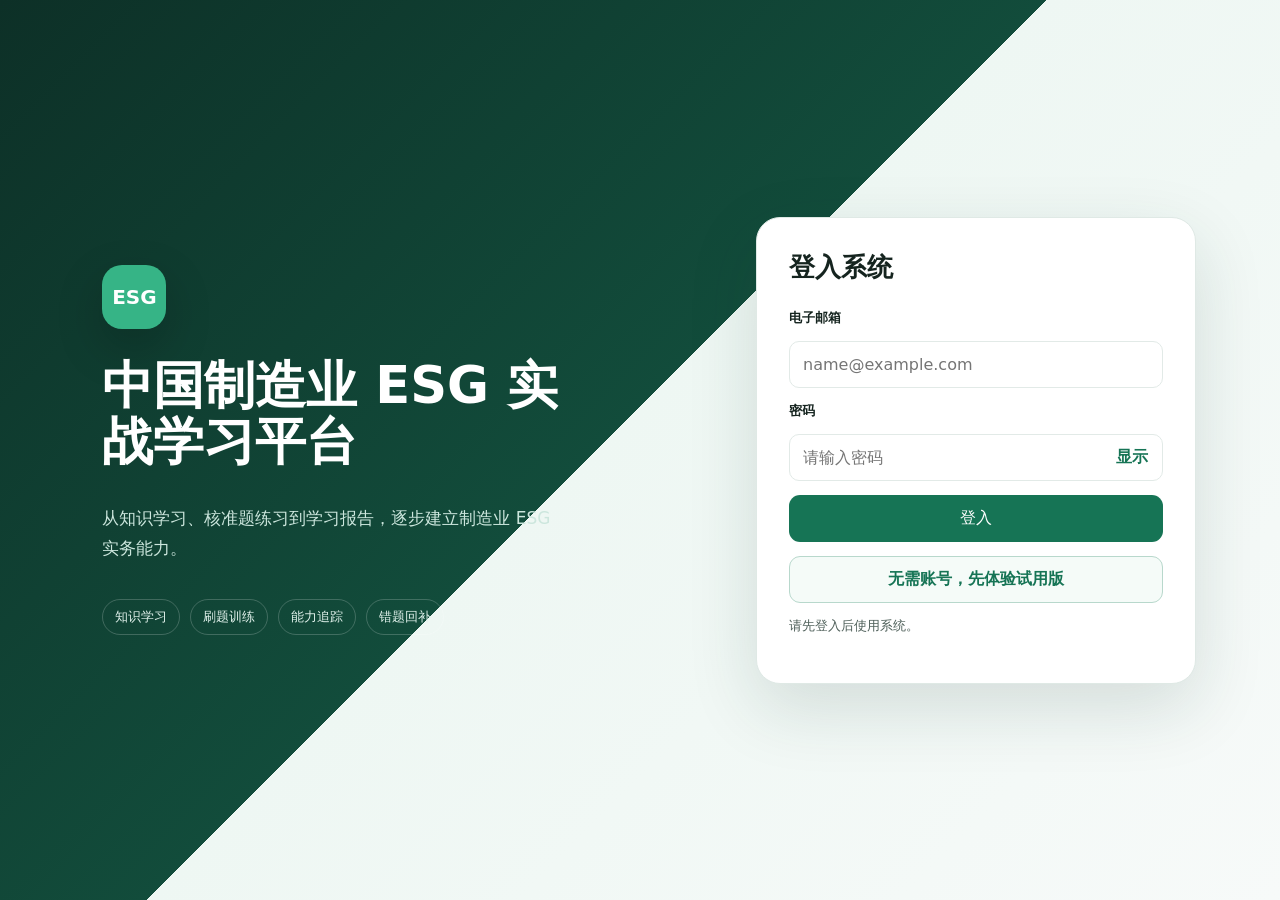
==== commit 0003e646: "fix: close Gate 3 software findings" ====
--- a/index.html
+++ b/index.html
@@ -1,7 +1,7 @@
 <!doctype html><html lang="zh-CN"><head><meta charset="utf-8"><meta name="viewport" content="width=device-width,initial-scale=1,viewport-fit=cover"><title>System-ESG｜中国制造业 ESG 实战能力平台</title>
 <meta name="referrer" content="no-referrer"><link rel="icon" href="assets/favicon.svg" type="image/svg+xml"><link rel="stylesheet" href="assets/styles.css"><meta http-equiv="Content-Security-Policy" content="default-src 'self'; script-src 'self'; style-src 'self' 'unsafe-inline'; connect-src 'self' https://*.supabase.co wss://*.supabase.co; img-src 'self' data:; font-src 'self'; object-src 'none'; base-uri 'self'; form-action 'self'; upgrade-insecure-requests"></head><body class="auth-pending"><div class="app"><aside class="side"><div class="brand"><div class="logo">EC</div><div><b>ESG & Carbon</b><small>V3.7 历届考题版</small></div></div><nav class="nav" id="nav">
 <button class="active" data-view="dash" aria-current="page">🏠 <span class="lab">学习总览</span></button><button data-view="learn">📚 <span class="lab">知识学习</span></button><button data-view="practice">📝 <span class="lab">刷题训练</span></button><button data-view="past37">🗂️ <span class="lab">历届考题</span></button><button data-view="exam">⏱️ <span class="lab">模拟考试</span></button><button data-view="wrong">🔁 <span class="lab">错题回补</span></button><button data-view="ability">🎯 <span class="lab">学习报告</span></button><button data-view="sources">🏛️ <span class="lab">官方资料库</span></button><button data-view="engine">⚙️ <span class="lab">题库说明</span></button></nav></aside><main class="main"><div class="top"><div><h1 id="title">学习总览</h1><p id="desc">查看学习进度、练习成果与能力追踪。</p></div><span class="badge" id="trackBadge">全体系学习</span></div>
-<section class="view active" id="dash"><div class="hero"><div><div class="k" style="color:#a8d8c8">V4.1.6 Gate 3 Revalidation Candidate</div><h2>中国制造业 ESG 实战学习平台</h2><p>通过核准题练习、个性化学习与错题回补，持续追踪实务能力。</p><button class="btn" style="margin-top:13px;background:#fff;color:#103b30" data-onclick="go('practice')">开始练习</button></div><div class="big" id="heroProg">0%</div></div><div class="grid g4 section"><div class="card metric"><div><div class="k">核心知识点</div><div class="num" id="mKp">300</div><small>10 大模块</small></div><div class="mi">🧩</div></div><div class="card metric"><div><div class="k">题库总量</div><div class="num" id="mQ">15</div><small>当前法域核准题</small></div><div class="mi">📝</div></div><div class="card metric"><div><div class="k">已完成题目</div><div class="num" id="mDone">0</div><small id="mAcc">正确率 0%</small></div><div class="mi">✅</div></div><div class="card metric"><div><div class="k">错题待补</div><div class="num" id="mWrong">0</div><small>自动收集</small></div><div class="mi">🎯</div></div></div><div class="section"><div class="head"><h3>10 大学习模块</h3><span>按模块逐步推进</span></div><div class="modules" id="moduleCards"></div></div></section>
+<section class="view active" id="dash"><div class="hero"><div><div class="k" style="color:#a8d8c8">V4.1.7 Gate 3 Revalidation Candidate</div><h2>中国制造业 ESG 实战学习平台</h2><p>通过核准题练习、个性化学习与错题回补，持续追踪实务能力。</p><button class="btn" style="margin-top:13px;background:#fff;color:#103b30" data-onclick="go('practice')">开始练习</button></div><div class="big" id="heroProg">0%</div></div><div class="grid g4 section"><div class="card metric"><div><div class="k">核心知识点</div><div class="num" id="mKp">300</div><small>10 大模块</small></div><div class="mi">🧩</div></div><div class="card metric"><div><div class="k">题库总量</div><div class="num" id="mQ">15</div><small>当前法域核准题</small></div><div class="mi">📝</div></div><div class="card metric"><div><div class="k">已完成题目</div><div class="num" id="mDone">0</div><small id="mAcc">正确率 0%</small></div><div class="mi">✅</div></div><div class="card metric"><div><div class="k">错题待补</div><div class="num" id="mWrong">0</div><small>自动收集</small></div><div class="mi">🎯</div></div></div><div class="section"><div class="head"><h3>10 大学习模块</h3><span>按模块逐步推进</span></div><div class="modules" id="moduleCards"></div></div></section>
 <section class="view" id="learn"><div class="controls"><select class="sel" id="learnModule"></select><input class="search" id="learnSearch" placeholder="搜索知识点、关键词"><button class="btn soft" data-onclick="renderLearnList()">筛选</button></div><div class="section kp-list" id="kpList"></div><div class="section hidden" id="kpDetail"></div></section>
 <section class="view" id="practice"><div class="controls"><select class="sel" id="pModule"></select><select class="sel" id="pLevel"><option value="">全部难度</option><option>L1</option><option>L2</option><option>L3</option><option>L4</option></select><select class="sel" id="pType"><option value="">全部题型</option><option>单选</option><option>判断</option><option>计算</option><option>情境</option><option>实务</option></select><select class="sel" id="pOrigin"><option value="">全部来源</option><option value="D">D 官方衍生</option><option value="S">S 模拟题</option><option value="C">C 案例题</option></select><button class="btn primary" data-onclick="startPractice()">开始/重新抽题</button></div><div class="card section" id="practiceCard"><div class="empty">请选择条件并开始刷题。</div></div></section>
 <section class="view" id="past37"><div class="controls past-controls37"><select class="sel" id="pastYear37"><option value="">全部年度</option></select><select class="sel" id="pastTopic37"><option value="">全部主题</option></select><button class="btn soft" id="pastReset37">重置本区进度</button></div><div class="grid g3 section"><div class="card center"><div class="k">已复习</div><div class="examnum" id="pastDone37">0 / 12</div></div><div class="card center"><div class="k">答题正确率</div><div class="examnum" id="pastAccuracy37">0%</div></div><div class="card center"><div class="k">待强化主题</div><div class="examnum past-weak37" id="pastWeak37">尚未作答</div></div></div><div class="past-notice37 section"><b>题库说明</b><span>依公开考纲与历届高频考点重构，用于训练命题重点与观念；不复制或冒充官方原题。</span></div><div class="past-layout37 section"><aside class="past-list37" id="pastList37"></aside><article class="card past-card37" id="pastCard37"></article></div></section>
@@ -11,4 +11,4 @@
 <section class="view" id="sources"><div class="grid g2" id="sourceCards"></div><div class="card section"><div class="head"><h3>资料使用规则</h3><span>避免“AI凭空出题”</span></div><p>每个知识点都绑定来源体系；题目以官方公开资料、标准框架和制造业实务进行摘要与衍生。ISO等付费标准不复制受版权保护的全文，仅使用公开范围与通用专业知识进行学习设计。</p></div></section>
 <section class="view" id="engine"><div class="card"><div class="head"><h3>内容生产线</h3><span>系统底层逻辑</span></div><div style="display:grid;grid-template-columns:repeat(4,1fr);gap:9px" id="flow"><div class="note">① 官方/权威来源</div><div class="note">② 原子知识</div><div class="note">③ 核心考点</div><div class="note">④ 四层题型</div><div class="note">⑤ 候选题</div><div class="note">⑥ 答案验证</div><div class="note">⑦ 来源追溯</div><div class="note">⑧ 正式入库</div></div></div><div class="grid g2 section"><div class="card"><h3>题目标记</h3><p><span class="pill o">O 官方原题</span> 当前未冒充收录</p><p><span class="pill d">D 官方内容衍生</span> 以标准/官方资料为依据</p><p><span class="pill s">S 模拟题</span> 用于能力检验</p><p><span class="pill c">C 制造业案例</span> 强调实务判断</p></div><div class="card"><h3>当前题库规模</h3><div class="examnum" id="engineQCount">4,800</div><p><span id="engineKpCount">300</span> 个核心知识点 × 每点 16 道结构化题，覆盖 L1–L4、单选/判断/计算/情境/实务及 D/S/C 来源类型。所有数量由实际题库动态计算。</p></div></div></section>
 </main></div><div class="toast" id="toast"></div>
-<script src="assets/supabase.js"></script><script src="assets/runtime-config.js"></script><script src="assets/app-core-v41.js?v=4.1.6"></script><script src="assets/feedback.js?v=4.1.6"></script><script src="assets/simplify-v35.js?v=4.1.6"></script><script src="assets/account-admin-v36.js?v=4.1.6"></script><script src="assets/past-exams-v37.js?v=4.1.6"></script><script src="assets/mobile-v38.js?v=4.1.6"></script><script src="assets/venture-v39.js?v=4.1.6"></script><script src="assets/sync-v40.js?v=4.1.6"></script><script src="assets/gate1-v41.js?v=4.1.6"></script><script src="assets/gate2-v415.js?v=4.1.6"></script><script src="assets/gate3-v416.js?v=4.1.6"></script></body></html>
+<script src="assets/supabase.js"></script><script src="assets/runtime-config.js"></script><script src="assets/app-core-v41.js?v=4.1.7"></script><script src="assets/feedback.js?v=4.1.7"></script><script src="assets/simplify-v35.js?v=4.1.7"></script><script src="assets/account-admin-v36.js?v=4.1.7"></script><script src="assets/past-exams-v37.js?v=4.1.7"></script><script src="assets/mobile-v38.js?v=4.1.7"></script><script src="assets/venture-v39.js?v=4.1.7"></script><script src="assets/sync-v40.js?v=4.1.7"></script><script src="assets/gate1-v41.js?v=4.1.7"></script><script src="assets/gate2-v415.js?v=4.1.7"></script><script src="assets/gate3-v417.js?v=4.1.7"></script></body></html>
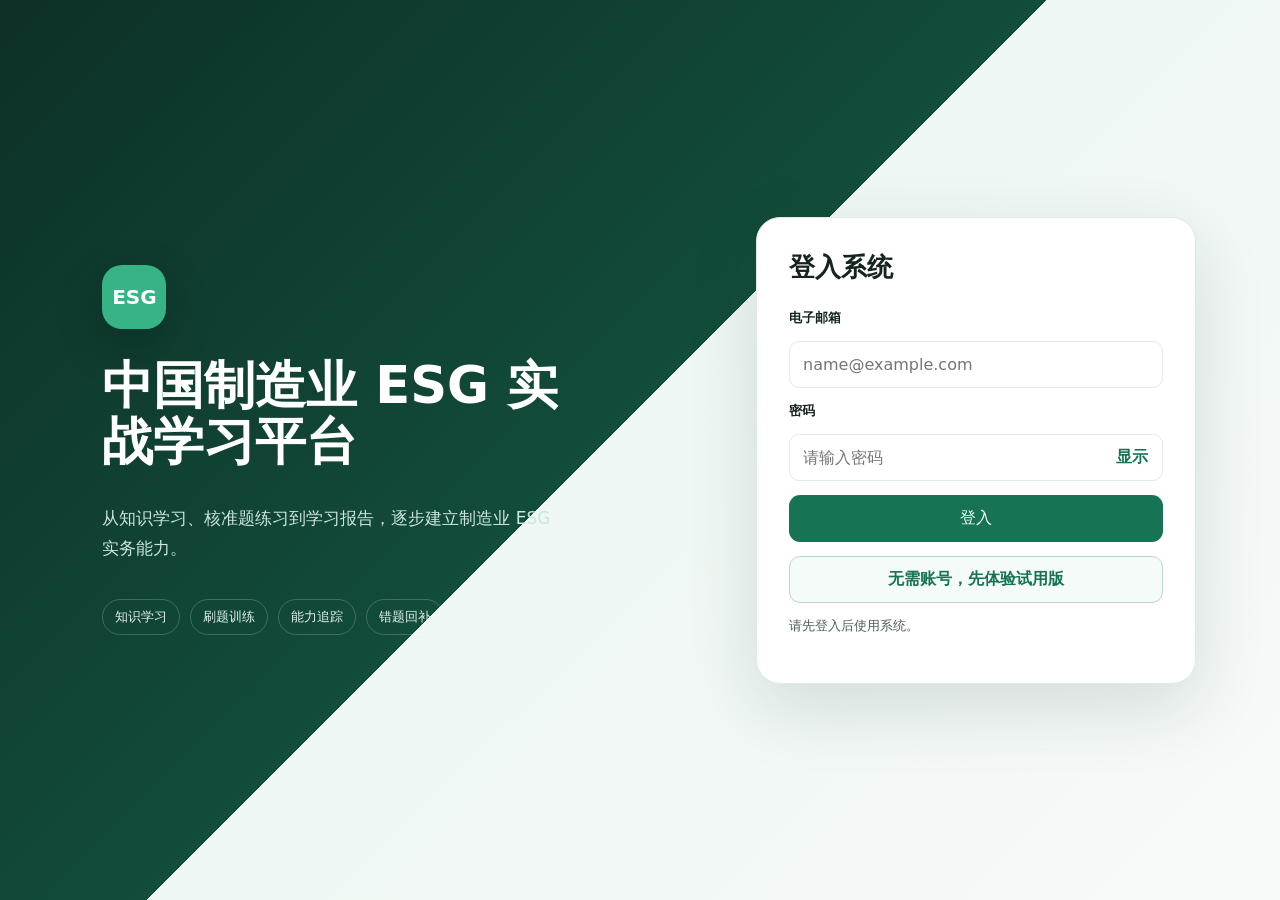
==== commit 04c16f5e: "fix: harden Gate 3 pilot validation" ====
--- a/index.html
+++ b/index.html
@@ -1,7 +1,7 @@
 <!doctype html><html lang="zh-CN"><head><meta charset="utf-8"><meta name="viewport" content="width=device-width,initial-scale=1,viewport-fit=cover"><title>System-ESG｜中国制造业 ESG 实战能力平台</title>
 <meta name="referrer" content="no-referrer"><link rel="icon" href="assets/favicon.svg" type="image/svg+xml"><link rel="stylesheet" href="assets/styles.css"><meta http-equiv="Content-Security-Policy" content="default-src 'self'; script-src 'self'; style-src 'self' 'unsafe-inline'; connect-src 'self' https://*.supabase.co wss://*.supabase.co; img-src 'self' data:; font-src 'self'; object-src 'none'; base-uri 'self'; form-action 'self'; upgrade-insecure-requests"></head><body class="auth-pending"><div class="app"><aside class="side"><div class="brand"><div class="logo">EC</div><div><b>ESG & Carbon</b><small>V3.7 历届考题版</small></div></div><nav class="nav" id="nav">
 <button class="active" data-view="dash" aria-current="page">🏠 <span class="lab">学习总览</span></button><button data-view="learn">📚 <span class="lab">知识学习</span></button><button data-view="practice">📝 <span class="lab">刷题训练</span></button><button data-view="past37">🗂️ <span class="lab">历届考题</span></button><button data-view="exam">⏱️ <span class="lab">模拟考试</span></button><button data-view="wrong">🔁 <span class="lab">错题回补</span></button><button data-view="ability">🎯 <span class="lab">学习报告</span></button><button data-view="sources">🏛️ <span class="lab">官方资料库</span></button><button data-view="engine">⚙️ <span class="lab">题库说明</span></button></nav></aside><main class="main"><div class="top"><div><h1 id="title">学习总览</h1><p id="desc">查看学习进度、练习成果与能力追踪。</p></div><span class="badge" id="trackBadge">全体系学习</span></div>
-<section class="view active" id="dash"><div class="hero"><div><div class="k" style="color:#a8d8c8">V4.1.7 Gate 3 Revalidation Candidate</div><h2>中国制造业 ESG 实战学习平台</h2><p>通过核准题练习、个性化学习与错题回补，持续追踪实务能力。</p><button class="btn" style="margin-top:13px;background:#fff;color:#103b30" data-onclick="go('practice')">开始练习</button></div><div class="big" id="heroProg">0%</div></div><div class="grid g4 section"><div class="card metric"><div><div class="k">核心知识点</div><div class="num" id="mKp">300</div><small>10 大模块</small></div><div class="mi">🧩</div></div><div class="card metric"><div><div class="k">题库总量</div><div class="num" id="mQ">15</div><small>当前法域核准题</small></div><div class="mi">📝</div></div><div class="card metric"><div><div class="k">已完成题目</div><div class="num" id="mDone">0</div><small id="mAcc">正确率 0%</small></div><div class="mi">✅</div></div><div class="card metric"><div><div class="k">错题待补</div><div class="num" id="mWrong">0</div><small>自动收集</small></div><div class="mi">🎯</div></div></div><div class="section"><div class="head"><h3>10 大学习模块</h3><span>按模块逐步推进</span></div><div class="modules" id="moduleCards"></div></div></section>
+<section class="view active" id="dash"><div class="hero"><div><div class="k" style="color:#a8d8c8">V4.1.8 Gate 3 Revalidation Candidate</div><h2>中国制造业 ESG 实战学习平台</h2><p>通过核准题练习、个性化学习与错题回补，持续追踪实务能力。</p><button class="btn" style="margin-top:13px;background:#fff;color:#103b30" data-onclick="go('practice')">开始练习</button></div><div class="big" id="heroProg">0%</div></div><div class="grid g4 section"><div class="card metric"><div><div class="k">核心知识点</div><div class="num" id="mKp">300</div><small>10 大模块</small></div><div class="mi">🧩</div></div><div class="card metric"><div><div class="k">题库总量</div><div class="num" id="mQ">15</div><small>当前法域核准题</small></div><div class="mi">📝</div></div><div class="card metric"><div><div class="k">已完成题目</div><div class="num" id="mDone">0</div><small id="mAcc">正确率 0%</small></div><div class="mi">✅</div></div><div class="card metric"><div><div class="k">错题待补</div><div class="num" id="mWrong">0</div><small>自动收集</small></div><div class="mi">🎯</div></div></div><div class="section"><div class="head"><h3>10 大学习模块</h3><span>按模块逐步推进</span></div><div class="modules" id="moduleCards"></div></div></section>
 <section class="view" id="learn"><div class="controls"><select class="sel" id="learnModule"></select><input class="search" id="learnSearch" placeholder="搜索知识点、关键词"><button class="btn soft" data-onclick="renderLearnList()">筛选</button></div><div class="section kp-list" id="kpList"></div><div class="section hidden" id="kpDetail"></div></section>
 <section class="view" id="practice"><div class="controls"><select class="sel" id="pModule"></select><select class="sel" id="pLevel"><option value="">全部难度</option><option>L1</option><option>L2</option><option>L3</option><option>L4</option></select><select class="sel" id="pType"><option value="">全部题型</option><option>单选</option><option>判断</option><option>计算</option><option>情境</option><option>实务</option></select><select class="sel" id="pOrigin"><option value="">全部来源</option><option value="D">D 官方衍生</option><option value="S">S 模拟题</option><option value="C">C 案例题</option></select><button class="btn primary" data-onclick="startPractice()">开始/重新抽题</button></div><div class="card section" id="practiceCard"><div class="empty">请选择条件并开始刷题。</div></div></section>
 <section class="view" id="past37"><div class="controls past-controls37"><select class="sel" id="pastYear37"><option value="">全部年度</option></select><select class="sel" id="pastTopic37"><option value="">全部主题</option></select><button class="btn soft" id="pastReset37">重置本区进度</button></div><div class="grid g3 section"><div class="card center"><div class="k">已复习</div><div class="examnum" id="pastDone37">0 / 12</div></div><div class="card center"><div class="k">答题正确率</div><div class="examnum" id="pastAccuracy37">0%</div></div><div class="card center"><div class="k">待强化主题</div><div class="examnum past-weak37" id="pastWeak37">尚未作答</div></div></div><div class="past-notice37 section"><b>题库说明</b><span>依公开考纲与历届高频考点重构，用于训练命题重点与观念；不复制或冒充官方原题。</span></div><div class="past-layout37 section"><aside class="past-list37" id="pastList37"></aside><article class="card past-card37" id="pastCard37"></article></div></section>
@@ -11,4 +11,4 @@
 <section class="view" id="sources"><div class="grid g2" id="sourceCards"></div><div class="card section"><div class="head"><h3>资料使用规则</h3><span>避免“AI凭空出题”</span></div><p>每个知识点都绑定来源体系；题目以官方公开资料、标准框架和制造业实务进行摘要与衍生。ISO等付费标准不复制受版权保护的全文，仅使用公开范围与通用专业知识进行学习设计。</p></div></section>
 <section class="view" id="engine"><div class="card"><div class="head"><h3>内容生产线</h3><span>系统底层逻辑</span></div><div style="display:grid;grid-template-columns:repeat(4,1fr);gap:9px" id="flow"><div class="note">① 官方/权威来源</div><div class="note">② 原子知识</div><div class="note">③ 核心考点</div><div class="note">④ 四层题型</div><div class="note">⑤ 候选题</div><div class="note">⑥ 答案验证</div><div class="note">⑦ 来源追溯</div><div class="note">⑧ 正式入库</div></div></div><div class="grid g2 section"><div class="card"><h3>题目标记</h3><p><span class="pill o">O 官方原题</span> 当前未冒充收录</p><p><span class="pill d">D 官方内容衍生</span> 以标准/官方资料为依据</p><p><span class="pill s">S 模拟题</span> 用于能力检验</p><p><span class="pill c">C 制造业案例</span> 强调实务判断</p></div><div class="card"><h3>当前题库规模</h3><div class="examnum" id="engineQCount">4,800</div><p><span id="engineKpCount">300</span> 个核心知识点 × 每点 16 道结构化题，覆盖 L1–L4、单选/判断/计算/情境/实务及 D/S/C 来源类型。所有数量由实际题库动态计算。</p></div></div></section>
 </main></div><div class="toast" id="toast"></div>
-<script src="assets/supabase.js"></script><script src="assets/runtime-config.js"></script><script src="assets/app-core-v41.js?v=4.1.7"></script><script src="assets/feedback.js?v=4.1.7"></script><script src="assets/simplify-v35.js?v=4.1.7"></script><script src="assets/account-admin-v36.js?v=4.1.7"></script><script src="assets/past-exams-v37.js?v=4.1.7"></script><script src="assets/mobile-v38.js?v=4.1.7"></script><script src="assets/venture-v39.js?v=4.1.7"></script><script src="assets/sync-v40.js?v=4.1.7"></script><script src="assets/gate1-v41.js?v=4.1.7"></script><script src="assets/gate2-v415.js?v=4.1.7"></script><script src="assets/gate3-v417.js?v=4.1.7"></script></body></html>
+<script src="assets/supabase.js"></script><script src="assets/runtime-config.js"></script><script src="assets/app-core-v41.js?v=4.1.8"></script><script src="assets/feedback.js?v=4.1.8"></script><script src="assets/simplify-v35.js?v=4.1.8"></script><script src="assets/account-admin-v36.js?v=4.1.8"></script><script src="assets/past-exams-v37.js?v=4.1.8"></script><script src="assets/mobile-v38.js?v=4.1.8"></script><script src="assets/venture-v39.js?v=4.1.8"></script><script src="assets/sync-v40.js?v=4.1.8"></script><script src="assets/gate1-v41.js?v=4.1.8"></script><script src="assets/gate2-v415.js?v=4.1.8"></script><script src="assets/gate3-v418.js?v=4.1.8"></script></body></html>
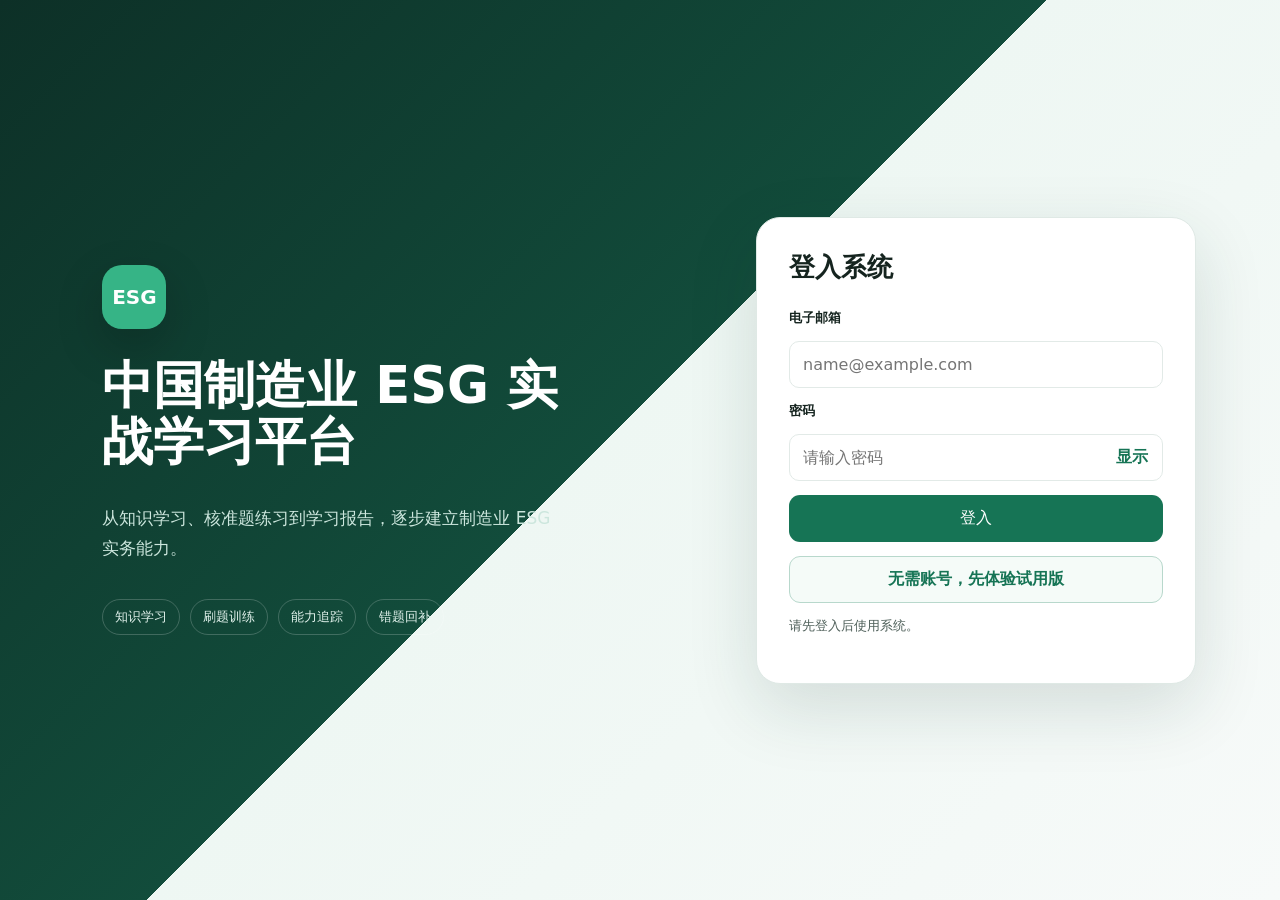
==== commit 88509749: "fix: reject unidentifiable Gate 3 pilot rows" ====
--- a/index.html
+++ b/index.html
@@ -1,7 +1,7 @@
 <!doctype html><html lang="zh-CN"><head><meta charset="utf-8"><meta name="viewport" content="width=device-width,initial-scale=1,viewport-fit=cover"><title>System-ESG｜中国制造业 ESG 实战能力平台</title>
 <meta name="referrer" content="no-referrer"><link rel="icon" href="assets/favicon.svg" type="image/svg+xml"><link rel="stylesheet" href="assets/styles.css"><meta http-equiv="Content-Security-Policy" content="default-src 'self'; script-src 'self'; style-src 'self' 'unsafe-inline'; connect-src 'self' https://*.supabase.co wss://*.supabase.co; img-src 'self' data:; font-src 'self'; object-src 'none'; base-uri 'self'; form-action 'self'; upgrade-insecure-requests"></head><body class="auth-pending"><div class="app"><aside class="side"><div class="brand"><div class="logo">EC</div><div><b>ESG & Carbon</b><small>V3.7 历届考题版</small></div></div><nav class="nav" id="nav">
 <button class="active" data-view="dash" aria-current="page">🏠 <span class="lab">学习总览</span></button><button data-view="learn">📚 <span class="lab">知识学习</span></button><button data-view="practice">📝 <span class="lab">刷题训练</span></button><button data-view="past37">🗂️ <span class="lab">历届考题</span></button><button data-view="exam">⏱️ <span class="lab">模拟考试</span></button><button data-view="wrong">🔁 <span class="lab">错题回补</span></button><button data-view="ability">🎯 <span class="lab">学习报告</span></button><button data-view="sources">🏛️ <span class="lab">官方资料库</span></button><button data-view="engine">⚙️ <span class="lab">题库说明</span></button></nav></aside><main class="main"><div class="top"><div><h1 id="title">学习总览</h1><p id="desc">查看学习进度、练习成果与能力追踪。</p></div><span class="badge" id="trackBadge">全体系学习</span></div>
-<section class="view active" id="dash"><div class="hero"><div><div class="k" style="color:#a8d8c8">V4.1.8 Gate 3 Revalidation Candidate</div><h2>中国制造业 ESG 实战学习平台</h2><p>通过核准题练习、个性化学习与错题回补，持续追踪实务能力。</p><button class="btn" style="margin-top:13px;background:#fff;color:#103b30" data-onclick="go('practice')">开始练习</button></div><div class="big" id="heroProg">0%</div></div><div class="grid g4 section"><div class="card metric"><div><div class="k">核心知识点</div><div class="num" id="mKp">300</div><small>10 大模块</small></div><div class="mi">🧩</div></div><div class="card metric"><div><div class="k">题库总量</div><div class="num" id="mQ">15</div><small>当前法域核准题</small></div><div class="mi">📝</div></div><div class="card metric"><div><div class="k">已完成题目</div><div class="num" id="mDone">0</div><small id="mAcc">正确率 0%</small></div><div class="mi">✅</div></div><div class="card metric"><div><div class="k">错题待补</div><div class="num" id="mWrong">0</div><small>自动收集</small></div><div class="mi">🎯</div></div></div><div class="section"><div class="head"><h3>10 大学习模块</h3><span>按模块逐步推进</span></div><div class="modules" id="moduleCards"></div></div></section>
+<section class="view active" id="dash"><div class="hero"><div><div class="k" style="color:#a8d8c8">V4.1.9 Gate 3 Revalidation Candidate</div><h2>中国制造业 ESG 实战学习平台</h2><p>通过核准题练习、个性化学习与错题回补，持续追踪实务能力。</p><button class="btn" style="margin-top:13px;background:#fff;color:#103b30" data-onclick="go('practice')">开始练习</button></div><div class="big" id="heroProg">0%</div></div><div class="grid g4 section"><div class="card metric"><div><div class="k">核心知识点</div><div class="num" id="mKp">300</div><small>10 大模块</small></div><div class="mi">🧩</div></div><div class="card metric"><div><div class="k">题库总量</div><div class="num" id="mQ">15</div><small>当前法域核准题</small></div><div class="mi">📝</div></div><div class="card metric"><div><div class="k">已完成题目</div><div class="num" id="mDone">0</div><small id="mAcc">正确率 0%</small></div><div class="mi">✅</div></div><div class="card metric"><div><div class="k">错题待补</div><div class="num" id="mWrong">0</div><small>自动收集</small></div><div class="mi">🎯</div></div></div><div class="section"><div class="head"><h3>10 大学习模块</h3><span>按模块逐步推进</span></div><div class="modules" id="moduleCards"></div></div></section>
 <section class="view" id="learn"><div class="controls"><select class="sel" id="learnModule"></select><input class="search" id="learnSearch" placeholder="搜索知识点、关键词"><button class="btn soft" data-onclick="renderLearnList()">筛选</button></div><div class="section kp-list" id="kpList"></div><div class="section hidden" id="kpDetail"></div></section>
 <section class="view" id="practice"><div class="controls"><select class="sel" id="pModule"></select><select class="sel" id="pLevel"><option value="">全部难度</option><option>L1</option><option>L2</option><option>L3</option><option>L4</option></select><select class="sel" id="pType"><option value="">全部题型</option><option>单选</option><option>判断</option><option>计算</option><option>情境</option><option>实务</option></select><select class="sel" id="pOrigin"><option value="">全部来源</option><option value="D">D 官方衍生</option><option value="S">S 模拟题</option><option value="C">C 案例题</option></select><button class="btn primary" data-onclick="startPractice()">开始/重新抽题</button></div><div class="card section" id="practiceCard"><div class="empty">请选择条件并开始刷题。</div></div></section>
 <section class="view" id="past37"><div class="controls past-controls37"><select class="sel" id="pastYear37"><option value="">全部年度</option></select><select class="sel" id="pastTopic37"><option value="">全部主题</option></select><button class="btn soft" id="pastReset37">重置本区进度</button></div><div class="grid g3 section"><div class="card center"><div class="k">已复习</div><div class="examnum" id="pastDone37">0 / 12</div></div><div class="card center"><div class="k">答题正确率</div><div class="examnum" id="pastAccuracy37">0%</div></div><div class="card center"><div class="k">待强化主题</div><div class="examnum past-weak37" id="pastWeak37">尚未作答</div></div></div><div class="past-notice37 section"><b>题库说明</b><span>依公开考纲与历届高频考点重构，用于训练命题重点与观念；不复制或冒充官方原题。</span></div><div class="past-layout37 section"><aside class="past-list37" id="pastList37"></aside><article class="card past-card37" id="pastCard37"></article></div></section>
@@ -11,4 +11,4 @@
 <section class="view" id="sources"><div class="grid g2" id="sourceCards"></div><div class="card section"><div class="head"><h3>资料使用规则</h3><span>避免“AI凭空出题”</span></div><p>每个知识点都绑定来源体系；题目以官方公开资料、标准框架和制造业实务进行摘要与衍生。ISO等付费标准不复制受版权保护的全文，仅使用公开范围与通用专业知识进行学习设计。</p></div></section>
 <section class="view" id="engine"><div class="card"><div class="head"><h3>内容生产线</h3><span>系统底层逻辑</span></div><div style="display:grid;grid-template-columns:repeat(4,1fr);gap:9px" id="flow"><div class="note">① 官方/权威来源</div><div class="note">② 原子知识</div><div class="note">③ 核心考点</div><div class="note">④ 四层题型</div><div class="note">⑤ 候选题</div><div class="note">⑥ 答案验证</div><div class="note">⑦ 来源追溯</div><div class="note">⑧ 正式入库</div></div></div><div class="grid g2 section"><div class="card"><h3>题目标记</h3><p><span class="pill o">O 官方原题</span> 当前未冒充收录</p><p><span class="pill d">D 官方内容衍生</span> 以标准/官方资料为依据</p><p><span class="pill s">S 模拟题</span> 用于能力检验</p><p><span class="pill c">C 制造业案例</span> 强调实务判断</p></div><div class="card"><h3>当前题库规模</h3><div class="examnum" id="engineQCount">4,800</div><p><span id="engineKpCount">300</span> 个核心知识点 × 每点 16 道结构化题，覆盖 L1–L4、单选/判断/计算/情境/实务及 D/S/C 来源类型。所有数量由实际题库动态计算。</p></div></div></section>
 </main></div><div class="toast" id="toast"></div>
-<script src="assets/supabase.js"></script><script src="assets/runtime-config.js"></script><script src="assets/app-core-v41.js?v=4.1.8"></script><script src="assets/feedback.js?v=4.1.8"></script><script src="assets/simplify-v35.js?v=4.1.8"></script><script src="assets/account-admin-v36.js?v=4.1.8"></script><script src="assets/past-exams-v37.js?v=4.1.8"></script><script src="assets/mobile-v38.js?v=4.1.8"></script><script src="assets/venture-v39.js?v=4.1.8"></script><script src="assets/sync-v40.js?v=4.1.8"></script><script src="assets/gate1-v41.js?v=4.1.8"></script><script src="assets/gate2-v415.js?v=4.1.8"></script><script src="assets/gate3-v418.js?v=4.1.8"></script></body></html>
+<script src="assets/supabase.js"></script><script src="assets/runtime-config.js"></script><script src="assets/app-core-v41.js?v=4.1.9"></script><script src="assets/feedback.js?v=4.1.9"></script><script src="assets/simplify-v35.js?v=4.1.9"></script><script src="assets/account-admin-v36.js?v=4.1.9"></script><script src="assets/past-exams-v37.js?v=4.1.9"></script><script src="assets/mobile-v38.js?v=4.1.9"></script><script src="assets/venture-v39.js?v=4.1.9"></script><script src="assets/sync-v40.js?v=4.1.9"></script><script src="assets/gate1-v41.js?v=4.1.9"></script><script src="assets/gate2-v415.js?v=4.1.9"></script><script src="assets/gate3-v419.js?v=4.1.9"></script></body></html>
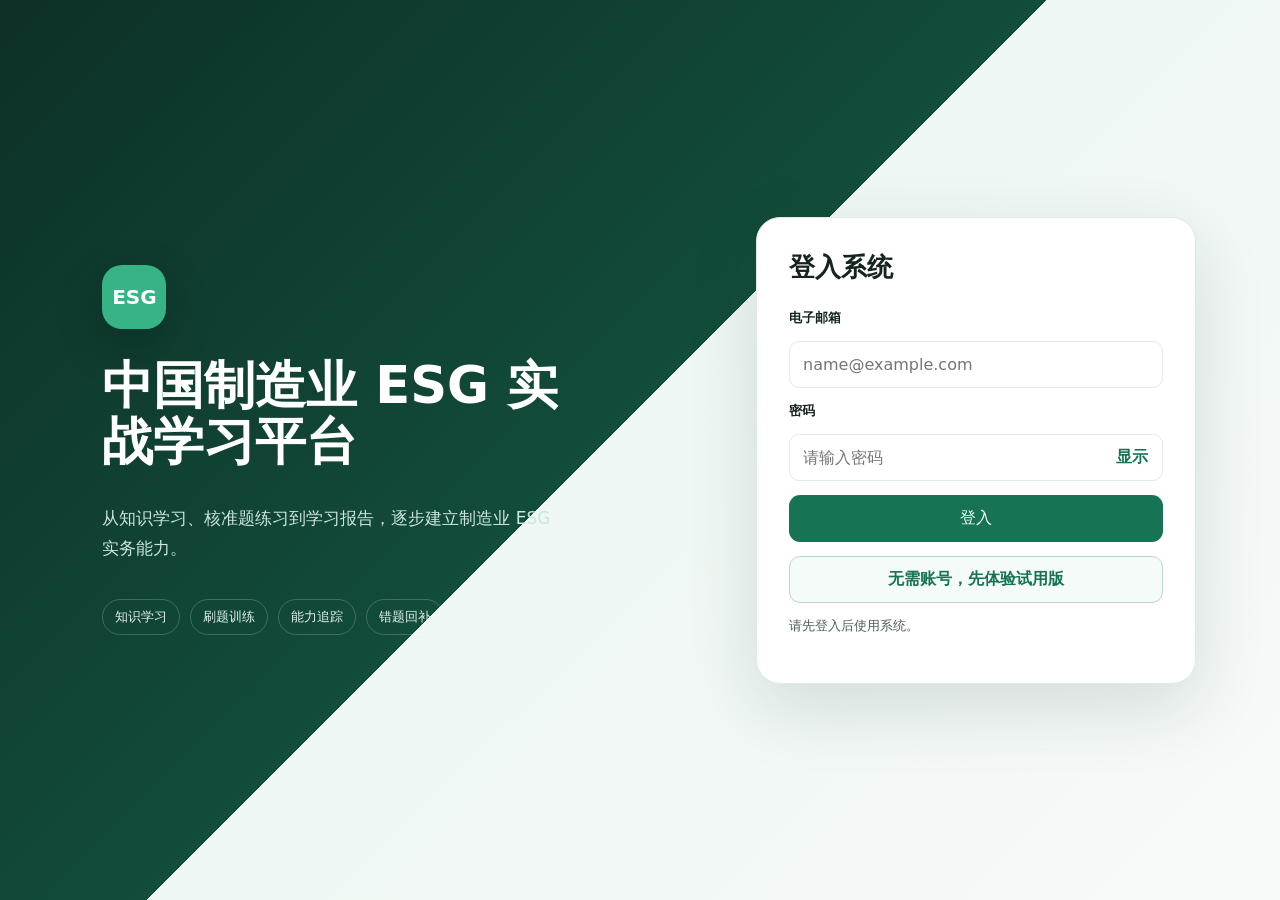
==== commit 7756b8c1: "fix: preserve incomplete pilots and preempt stale sync" ====
--- a/index.html
+++ b/index.html
@@ -1,7 +1,7 @@
 <!doctype html><html lang="zh-CN"><head><meta charset="utf-8"><meta name="viewport" content="width=device-width,initial-scale=1,viewport-fit=cover"><title>System-ESG｜中国制造业 ESG 实战能力平台</title>
 <meta name="referrer" content="no-referrer"><link rel="icon" href="assets/favicon.svg" type="image/svg+xml"><link rel="stylesheet" href="assets/styles.css"><meta http-equiv="Content-Security-Policy" content="default-src 'self'; script-src 'self'; style-src 'self' 'unsafe-inline'; connect-src 'self' https://*.supabase.co wss://*.supabase.co; img-src 'self' data:; font-src 'self'; object-src 'none'; base-uri 'self'; form-action 'self'; upgrade-insecure-requests"></head><body class="auth-pending"><div class="app"><aside class="side"><div class="brand"><div class="logo">EC</div><div><b>ESG & Carbon</b><small>V3.7 历届考题版</small></div></div><nav class="nav" id="nav">
 <button class="active" data-view="dash" aria-current="page">🏠 <span class="lab">学习总览</span></button><button data-view="learn">📚 <span class="lab">知识学习</span></button><button data-view="practice">📝 <span class="lab">刷题训练</span></button><button data-view="past37">🗂️ <span class="lab">历届考题</span></button><button data-view="exam">⏱️ <span class="lab">模拟考试</span></button><button data-view="wrong">🔁 <span class="lab">错题回补</span></button><button data-view="ability">🎯 <span class="lab">学习报告</span></button><button data-view="sources">🏛️ <span class="lab">官方资料库</span></button><button data-view="engine">⚙️ <span class="lab">题库说明</span></button></nav></aside><main class="main"><div class="top"><div><h1 id="title">学习总览</h1><p id="desc">查看学习进度、练习成果与能力追踪。</p></div><span class="badge" id="trackBadge">全体系学习</span></div>
-<section class="view active" id="dash"><div class="hero"><div><div class="k" style="color:#a8d8c8">V4.1.9 Gate 3 Revalidation Candidate</div><h2>中国制造业 ESG 实战学习平台</h2><p>通过核准题练习、个性化学习与错题回补，持续追踪实务能力。</p><button class="btn" style="margin-top:13px;background:#fff;color:#103b30" data-onclick="go('practice')">开始练习</button></div><div class="big" id="heroProg">0%</div></div><div class="grid g4 section"><div class="card metric"><div><div class="k">核心知识点</div><div class="num" id="mKp">300</div><small>10 大模块</small></div><div class="mi">🧩</div></div><div class="card metric"><div><div class="k">题库总量</div><div class="num" id="mQ">15</div><small>当前法域核准题</small></div><div class="mi">📝</div></div><div class="card metric"><div><div class="k">已完成题目</div><div class="num" id="mDone">0</div><small id="mAcc">正确率 0%</small></div><div class="mi">✅</div></div><div class="card metric"><div><div class="k">错题待补</div><div class="num" id="mWrong">0</div><small>自动收集</small></div><div class="mi">🎯</div></div></div><div class="section"><div class="head"><h3>10 大学习模块</h3><span>按模块逐步推进</span></div><div class="modules" id="moduleCards"></div></div></section>
+<section class="view active" id="dash"><div class="hero"><div><div class="k" style="color:#a8d8c8">V4.1.10 Gate 3 Revalidation Candidate</div><h2>中国制造业 ESG 实战学习平台</h2><p>通过核准题练习、个性化学习与错题回补，持续追踪实务能力。</p><button class="btn" style="margin-top:13px;background:#fff;color:#103b30" data-onclick="go('practice')">开始练习</button></div><div class="big" id="heroProg">0%</div></div><div class="grid g4 section"><div class="card metric"><div><div class="k">核心知识点</div><div class="num" id="mKp">300</div><small>10 大模块</small></div><div class="mi">🧩</div></div><div class="card metric"><div><div class="k">题库总量</div><div class="num" id="mQ">15</div><small>当前法域核准题</small></div><div class="mi">📝</div></div><div class="card metric"><div><div class="k">已完成题目</div><div class="num" id="mDone">0</div><small id="mAcc">正确率 0%</small></div><div class="mi">✅</div></div><div class="card metric"><div><div class="k">错题待补</div><div class="num" id="mWrong">0</div><small>自动收集</small></div><div class="mi">🎯</div></div></div><div class="section"><div class="head"><h3>10 大学习模块</h3><span>按模块逐步推进</span></div><div class="modules" id="moduleCards"></div></div></section>
 <section class="view" id="learn"><div class="controls"><select class="sel" id="learnModule"></select><input class="search" id="learnSearch" placeholder="搜索知识点、关键词"><button class="btn soft" data-onclick="renderLearnList()">筛选</button></div><div class="section kp-list" id="kpList"></div><div class="section hidden" id="kpDetail"></div></section>
 <section class="view" id="practice"><div class="controls"><select class="sel" id="pModule"></select><select class="sel" id="pLevel"><option value="">全部难度</option><option>L1</option><option>L2</option><option>L3</option><option>L4</option></select><select class="sel" id="pType"><option value="">全部题型</option><option>单选</option><option>判断</option><option>计算</option><option>情境</option><option>实务</option></select><select class="sel" id="pOrigin"><option value="">全部来源</option><option value="D">D 官方衍生</option><option value="S">S 模拟题</option><option value="C">C 案例题</option></select><button class="btn primary" data-onclick="startPractice()">开始/重新抽题</button></div><div class="card section" id="practiceCard"><div class="empty">请选择条件并开始刷题。</div></div></section>
 <section class="view" id="past37"><div class="controls past-controls37"><select class="sel" id="pastYear37"><option value="">全部年度</option></select><select class="sel" id="pastTopic37"><option value="">全部主题</option></select><button class="btn soft" id="pastReset37">重置本区进度</button></div><div class="grid g3 section"><div class="card center"><div class="k">已复习</div><div class="examnum" id="pastDone37">0 / 12</div></div><div class="card center"><div class="k">答题正确率</div><div class="examnum" id="pastAccuracy37">0%</div></div><div class="card center"><div class="k">待强化主题</div><div class="examnum past-weak37" id="pastWeak37">尚未作答</div></div></div><div class="past-notice37 section"><b>题库说明</b><span>依公开考纲与历届高频考点重构，用于训练命题重点与观念；不复制或冒充官方原题。</span></div><div class="past-layout37 section"><aside class="past-list37" id="pastList37"></aside><article class="card past-card37" id="pastCard37"></article></div></section>
@@ -11,4 +11,4 @@
 <section class="view" id="sources"><div class="grid g2" id="sourceCards"></div><div class="card section"><div class="head"><h3>资料使用规则</h3><span>避免“AI凭空出题”</span></div><p>每个知识点都绑定来源体系；题目以官方公开资料、标准框架和制造业实务进行摘要与衍生。ISO等付费标准不复制受版权保护的全文，仅使用公开范围与通用专业知识进行学习设计。</p></div></section>
 <section class="view" id="engine"><div class="card"><div class="head"><h3>内容生产线</h3><span>系统底层逻辑</span></div><div style="display:grid;grid-template-columns:repeat(4,1fr);gap:9px" id="flow"><div class="note">① 官方/权威来源</div><div class="note">② 原子知识</div><div class="note">③ 核心考点</div><div class="note">④ 四层题型</div><div class="note">⑤ 候选题</div><div class="note">⑥ 答案验证</div><div class="note">⑦ 来源追溯</div><div class="note">⑧ 正式入库</div></div></div><div class="grid g2 section"><div class="card"><h3>题目标记</h3><p><span class="pill o">O 官方原题</span> 当前未冒充收录</p><p><span class="pill d">D 官方内容衍生</span> 以标准/官方资料为依据</p><p><span class="pill s">S 模拟题</span> 用于能力检验</p><p><span class="pill c">C 制造业案例</span> 强调实务判断</p></div><div class="card"><h3>当前题库规模</h3><div class="examnum" id="engineQCount">4,800</div><p><span id="engineKpCount">300</span> 个核心知识点 × 每点 16 道结构化题，覆盖 L1–L4、单选/判断/计算/情境/实务及 D/S/C 来源类型。所有数量由实际题库动态计算。</p></div></div></section>
 </main></div><div class="toast" id="toast"></div>
-<script src="assets/supabase.js"></script><script src="assets/runtime-config.js"></script><script src="assets/app-core-v41.js?v=4.1.9"></script><script src="assets/feedback.js?v=4.1.9"></script><script src="assets/simplify-v35.js?v=4.1.9"></script><script src="assets/account-admin-v36.js?v=4.1.9"></script><script src="assets/past-exams-v37.js?v=4.1.9"></script><script src="assets/mobile-v38.js?v=4.1.9"></script><script src="assets/venture-v39.js?v=4.1.9"></script><script src="assets/sync-v40.js?v=4.1.9"></script><script src="assets/gate1-v41.js?v=4.1.9"></script><script src="assets/gate2-v415.js?v=4.1.9"></script><script src="assets/gate3-v419.js?v=4.1.9"></script></body></html>
+<script src="assets/supabase.js"></script><script src="assets/runtime-config.js"></script><script src="assets/app-core-v41.js?v=4.1.10"></script><script src="assets/feedback.js?v=4.1.10"></script><script src="assets/simplify-v35.js?v=4.1.10"></script><script src="assets/account-admin-v36.js?v=4.1.10"></script><script src="assets/past-exams-v37.js?v=4.1.10"></script><script src="assets/mobile-v38.js?v=4.1.10"></script><script src="assets/venture-v39.js?v=4.1.10"></script><script src="assets/sync-v40.js?v=4.1.10"></script><script src="assets/gate1-v41.js?v=4.1.10"></script><script src="assets/gate2-v415.js?v=4.1.10"></script><script src="assets/gate3-v4110.js?v=4.1.10"></script></body></html>
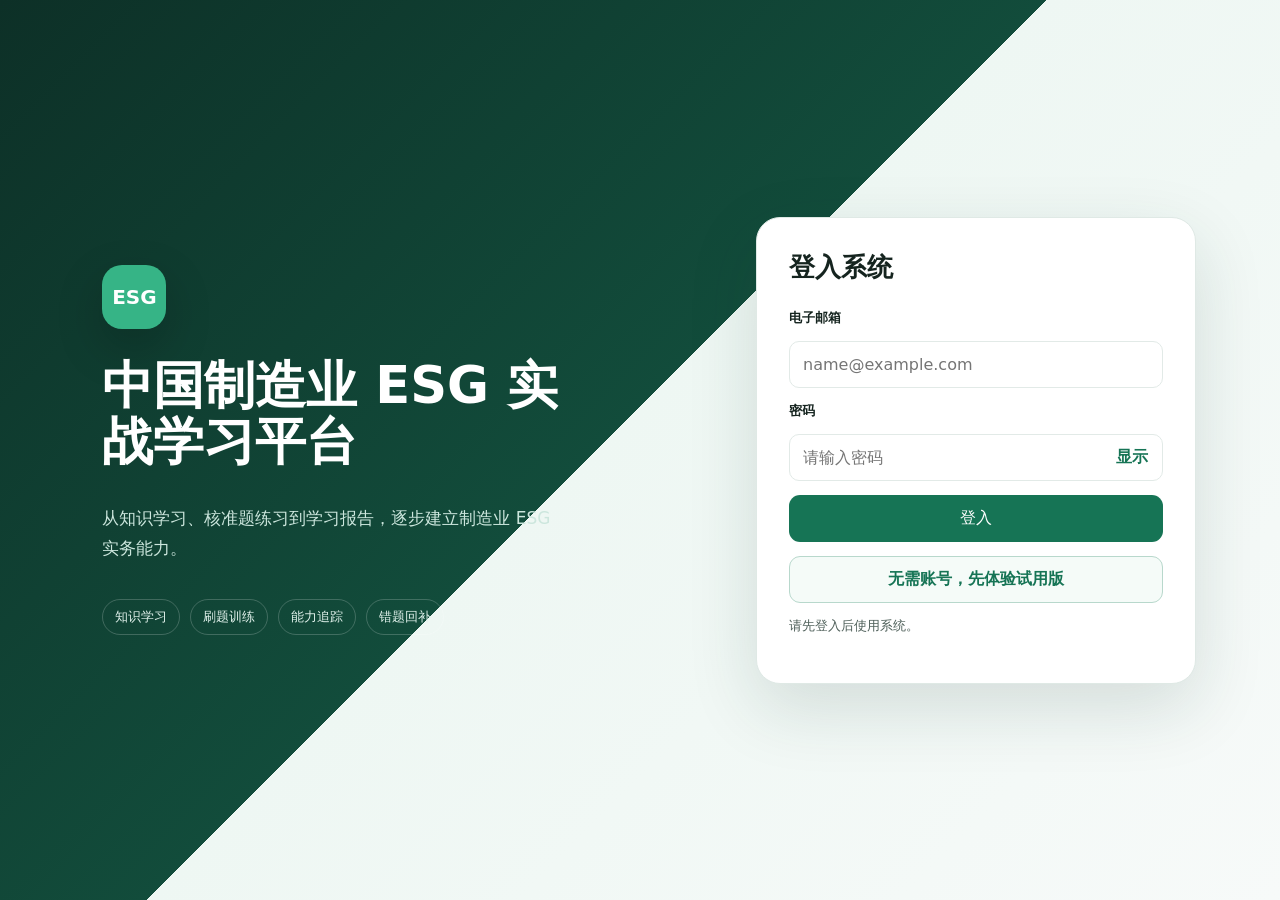
==== commit 2e882f2d: "release: prepare System-ESG V4.1.11 production" ====
--- a/index.html
+++ b/index.html
@@ -1,7 +1,7 @@
 <!doctype html><html lang="zh-CN"><head><meta charset="utf-8"><meta name="viewport" content="width=device-width,initial-scale=1,viewport-fit=cover"><title>System-ESG｜中国制造业 ESG 实战能力平台</title>
 <meta name="referrer" content="no-referrer"><link rel="icon" href="assets/favicon.svg" type="image/svg+xml"><link rel="stylesheet" href="assets/styles.css"><meta http-equiv="Content-Security-Policy" content="default-src 'self'; script-src 'self'; style-src 'self' 'unsafe-inline'; connect-src 'self' https://*.supabase.co wss://*.supabase.co; img-src 'self' data:; font-src 'self'; object-src 'none'; base-uri 'self'; form-action 'self'; upgrade-insecure-requests"></head><body class="auth-pending"><div class="app"><aside class="side"><div class="brand"><div class="logo">EC</div><div><b>ESG & Carbon</b><small>V3.7 历届考题版</small></div></div><nav class="nav" id="nav">
 <button class="active" data-view="dash" aria-current="page">🏠 <span class="lab">学习总览</span></button><button data-view="learn">📚 <span class="lab">知识学习</span></button><button data-view="practice">📝 <span class="lab">刷题训练</span></button><button data-view="past37">🗂️ <span class="lab">历届考题</span></button><button data-view="exam">⏱️ <span class="lab">模拟考试</span></button><button data-view="wrong">🔁 <span class="lab">错题回补</span></button><button data-view="ability">🎯 <span class="lab">学习报告</span></button><button data-view="sources">🏛️ <span class="lab">官方资料库</span></button><button data-view="engine">⚙️ <span class="lab">题库说明</span></button></nav></aside><main class="main"><div class="top"><div><h1 id="title">学习总览</h1><p id="desc">查看学习进度、练习成果与能力追踪。</p></div><span class="badge" id="trackBadge">全体系学习</span></div>
-<section class="view active" id="dash"><div class="hero"><div><div class="k" style="color:#a8d8c8">V4.1.10 Gate 3 Revalidation Candidate</div><h2>中国制造业 ESG 实战学习平台</h2><p>通过核准题练习、个性化学习与错题回补，持续追踪实务能力。</p><button class="btn" style="margin-top:13px;background:#fff;color:#103b30" data-onclick="go('practice')">开始练习</button></div><div class="big" id="heroProg">0%</div></div><div class="grid g4 section"><div class="card metric"><div><div class="k">核心知识点</div><div class="num" id="mKp">300</div><small>10 大模块</small></div><div class="mi">🧩</div></div><div class="card metric"><div><div class="k">题库总量</div><div class="num" id="mQ">15</div><small>当前法域核准题</small></div><div class="mi">📝</div></div><div class="card metric"><div><div class="k">已完成题目</div><div class="num" id="mDone">0</div><small id="mAcc">正确率 0%</small></div><div class="mi">✅</div></div><div class="card metric"><div><div class="k">错题待补</div><div class="num" id="mWrong">0</div><small>自动收集</small></div><div class="mi">🎯</div></div></div><div class="section"><div class="head"><h3>10 大学习模块</h3><span>按模块逐步推进</span></div><div class="modules" id="moduleCards"></div></div></section>
+<section class="view active" id="dash"><div class="hero"><div><div class="k" style="color:#a8d8c8">V4.1.11 正式版</div><h2>中国制造业 ESG 实战学习平台</h2><p>通过核准题练习、个性化学习与错题回补，持续追踪实务能力。</p><button class="btn" style="margin-top:13px;background:#fff;color:#103b30" data-onclick="go('practice')">开始练习</button></div><div class="big" id="heroProg">0%</div></div><div class="grid g4 section"><div class="card metric"><div><div class="k">核心知识点</div><div class="num" id="mKp">300</div><small>10 大模块</small></div><div class="mi">🧩</div></div><div class="card metric"><div><div class="k">题库总量</div><div class="num" id="mQ">15</div><small>当前法域核准题</small></div><div class="mi">📝</div></div><div class="card metric"><div><div class="k">已完成题目</div><div class="num" id="mDone">0</div><small id="mAcc">正确率 0%</small></div><div class="mi">✅</div></div><div class="card metric"><div><div class="k">错题待补</div><div class="num" id="mWrong">0</div><small>自动收集</small></div><div class="mi">🎯</div></div></div><div class="section"><div class="head"><h3>10 大学习模块</h3><span>按模块逐步推进</span></div><div class="modules" id="moduleCards"></div></div></section>
 <section class="view" id="learn"><div class="controls"><select class="sel" id="learnModule"></select><input class="search" id="learnSearch" placeholder="搜索知识点、关键词"><button class="btn soft" data-onclick="renderLearnList()">筛选</button></div><div class="section kp-list" id="kpList"></div><div class="section hidden" id="kpDetail"></div></section>
 <section class="view" id="practice"><div class="controls"><select class="sel" id="pModule"></select><select class="sel" id="pLevel"><option value="">全部难度</option><option>L1</option><option>L2</option><option>L3</option><option>L4</option></select><select class="sel" id="pType"><option value="">全部题型</option><option>单选</option><option>判断</option><option>计算</option><option>情境</option><option>实务</option></select><select class="sel" id="pOrigin"><option value="">全部来源</option><option value="D">D 官方衍生</option><option value="S">S 模拟题</option><option value="C">C 案例题</option></select><button class="btn primary" data-onclick="startPractice()">开始/重新抽题</button></div><div class="card section" id="practiceCard"><div class="empty">请选择条件并开始刷题。</div></div></section>
 <section class="view" id="past37"><div class="controls past-controls37"><select class="sel" id="pastYear37"><option value="">全部年度</option></select><select class="sel" id="pastTopic37"><option value="">全部主题</option></select><button class="btn soft" id="pastReset37">重置本区进度</button></div><div class="grid g3 section"><div class="card center"><div class="k">已复习</div><div class="examnum" id="pastDone37">0 / 12</div></div><div class="card center"><div class="k">答题正确率</div><div class="examnum" id="pastAccuracy37">0%</div></div><div class="card center"><div class="k">待强化主题</div><div class="examnum past-weak37" id="pastWeak37">尚未作答</div></div></div><div class="past-notice37 section"><b>题库说明</b><span>依公开考纲与历届高频考点重构，用于训练命题重点与观念；不复制或冒充官方原题。</span></div><div class="past-layout37 section"><aside class="past-list37" id="pastList37"></aside><article class="card past-card37" id="pastCard37"></article></div></section>
@@ -11,4 +11,4 @@
 <section class="view" id="sources"><div class="grid g2" id="sourceCards"></div><div class="card section"><div class="head"><h3>资料使用规则</h3><span>避免“AI凭空出题”</span></div><p>每个知识点都绑定来源体系；题目以官方公开资料、标准框架和制造业实务进行摘要与衍生。ISO等付费标准不复制受版权保护的全文，仅使用公开范围与通用专业知识进行学习设计。</p></div></section>
 <section class="view" id="engine"><div class="card"><div class="head"><h3>内容生产线</h3><span>系统底层逻辑</span></div><div style="display:grid;grid-template-columns:repeat(4,1fr);gap:9px" id="flow"><div class="note">① 官方/权威来源</div><div class="note">② 原子知识</div><div class="note">③ 核心考点</div><div class="note">④ 四层题型</div><div class="note">⑤ 候选题</div><div class="note">⑥ 答案验证</div><div class="note">⑦ 来源追溯</div><div class="note">⑧ 正式入库</div></div></div><div class="grid g2 section"><div class="card"><h3>题目标记</h3><p><span class="pill o">O 官方原题</span> 当前未冒充收录</p><p><span class="pill d">D 官方内容衍生</span> 以标准/官方资料为依据</p><p><span class="pill s">S 模拟题</span> 用于能力检验</p><p><span class="pill c">C 制造业案例</span> 强调实务判断</p></div><div class="card"><h3>当前题库规模</h3><div class="examnum" id="engineQCount">4,800</div><p><span id="engineKpCount">300</span> 个核心知识点 × 每点 16 道结构化题，覆盖 L1–L4、单选/判断/计算/情境/实务及 D/S/C 来源类型。所有数量由实际题库动态计算。</p></div></div></section>
 </main></div><div class="toast" id="toast"></div>
-<script src="assets/supabase.js"></script><script src="assets/runtime-config.js"></script><script src="assets/app-core-v41.js?v=4.1.10"></script><script src="assets/feedback.js?v=4.1.10"></script><script src="assets/simplify-v35.js?v=4.1.10"></script><script src="assets/account-admin-v36.js?v=4.1.10"></script><script src="assets/past-exams-v37.js?v=4.1.10"></script><script src="assets/mobile-v38.js?v=4.1.10"></script><script src="assets/venture-v39.js?v=4.1.10"></script><script src="assets/sync-v40.js?v=4.1.10"></script><script src="assets/gate1-v41.js?v=4.1.10"></script><script src="assets/gate2-v415.js?v=4.1.10"></script><script src="assets/gate3-v4110.js?v=4.1.10"></script></body></html>
+<script src="assets/supabase.js"></script><script src="assets/runtime-config.js"></script><script src="assets/app-core-v41.js?v=4.1.11"></script><script src="assets/feedback.js?v=4.1.11"></script><script src="assets/simplify-v35.js?v=4.1.11"></script><script src="assets/account-admin-v36.js?v=4.1.11"></script><script src="assets/past-exams-v37.js?v=4.1.11"></script><script src="assets/mobile-v38.js?v=4.1.11"></script><script src="assets/venture-v39.js?v=4.1.11"></script><script src="assets/sync-v40.js?v=4.1.11"></script><script src="assets/gate1-v41.js?v=4.1.11"></script><script src="assets/gate2-v415.js?v=4.1.11"></script><script src="assets/gate3-v4111.js?v=4.1.11"></script></body></html>
